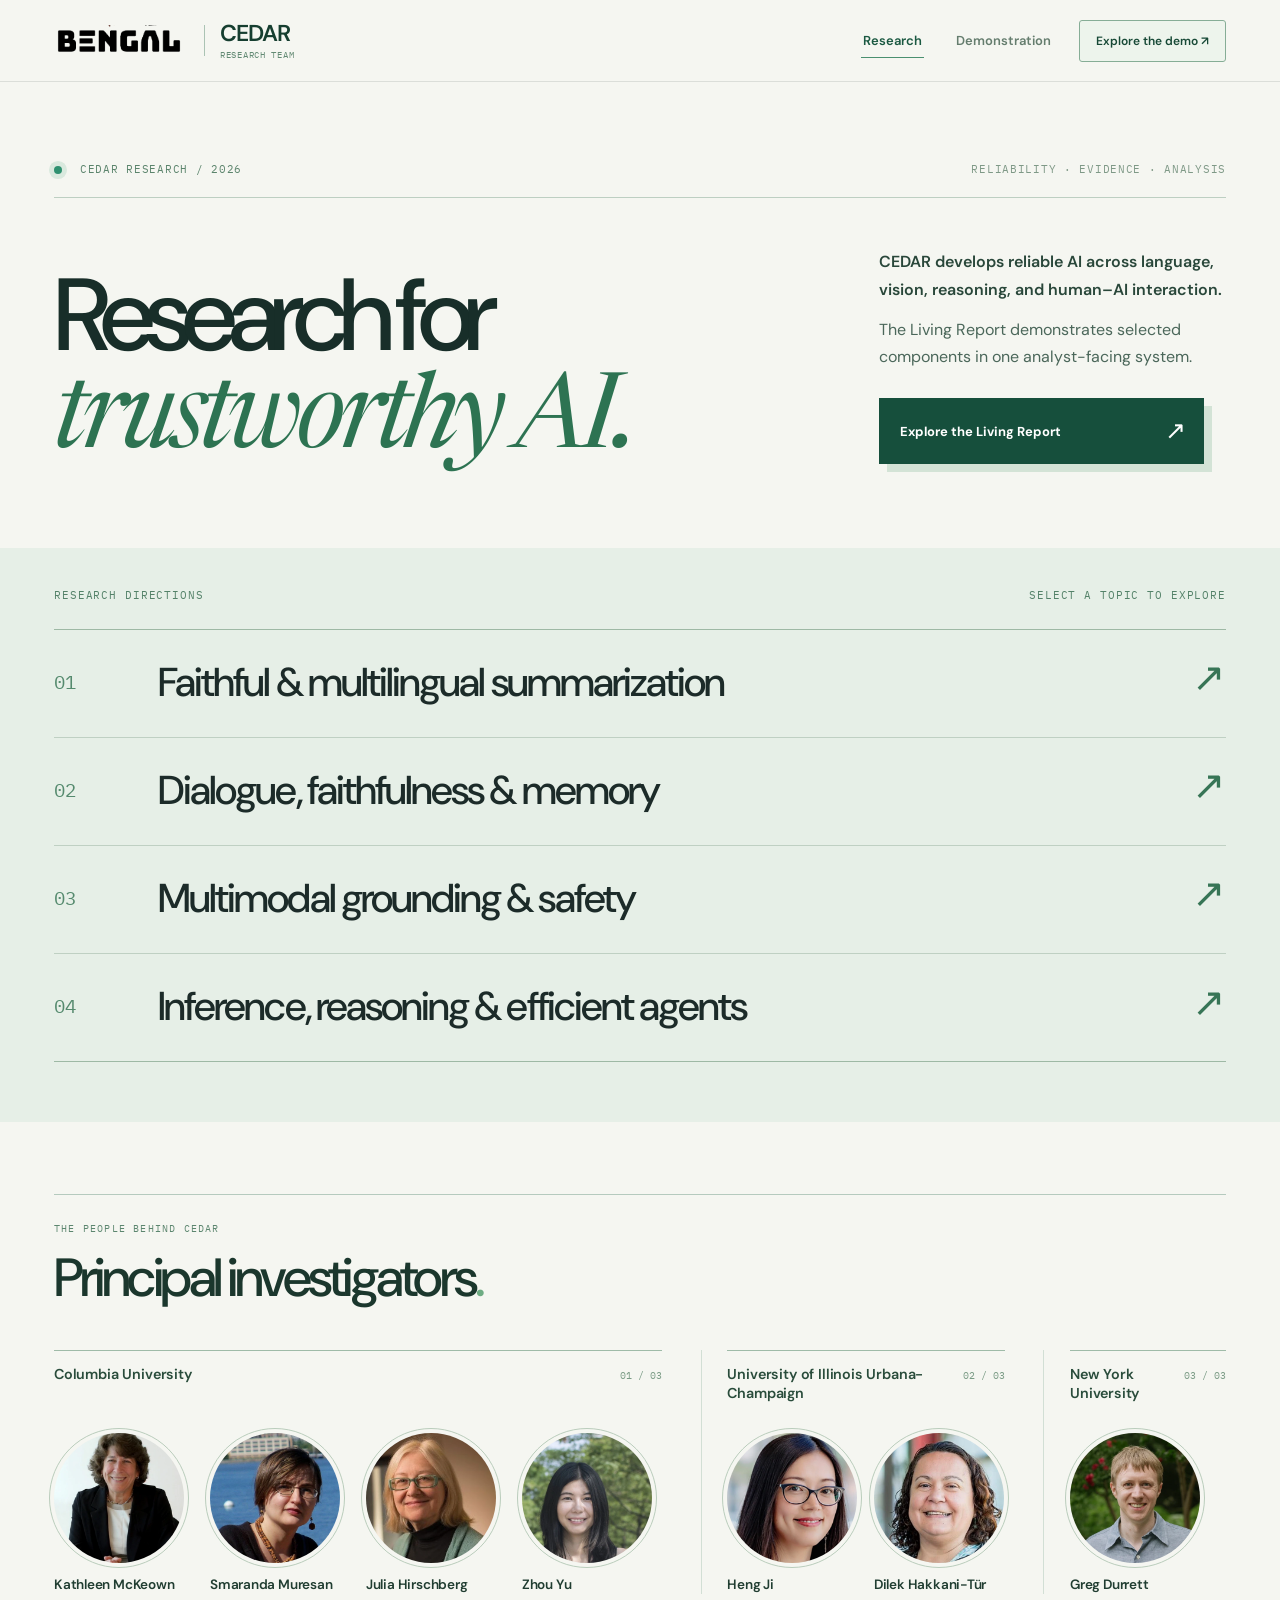
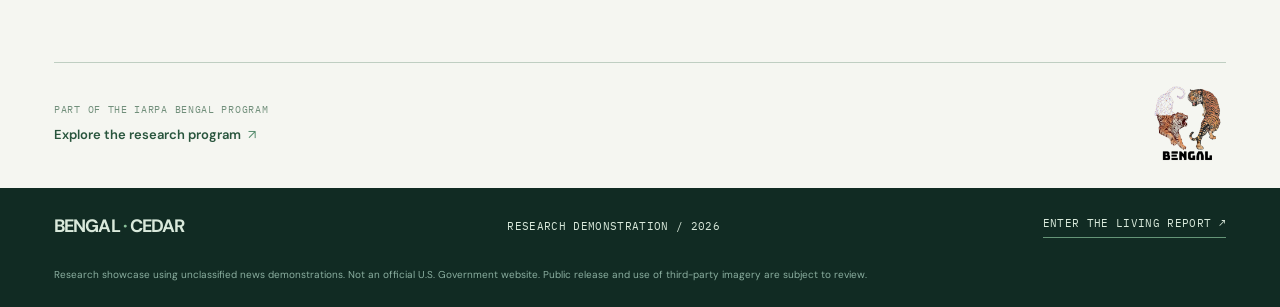
==== index.html @ 6defc37a "Polish CEDAR PI directory with institution clusters" ====
<!doctype html>
<html lang="en"><head><meta charset="utf-8"><meta name="viewport" content="width=device-width,initial-scale=1"><meta name="theme-color" content="#f5f5f0"><meta name="description" content="CEDAR is a Columbia, Illinois and NYU research collaboration investigating trustworthy, evidence-grounded AI. Explore the research and Living Report demonstration."><title>BENGAL · CEDAR — Research & Publications</title><link rel="icon" href="./assets/identity/favicon.png"><link rel="preconnect" href="https://fonts.googleapis.com"><link rel="preconnect" href="https://fonts.gstatic.com" crossorigin><link href="https://fonts.googleapis.com/css2?family=DM+Sans:wght@400;500;600;700&family=IBM+Plex+Mono:wght@400;500;600&family=Newsreader:opsz,wght@6..72,400;6..72,500;6..72,600&display=swap" rel="stylesheet"><link rel="stylesheet" href="./styles.css"><link rel="stylesheet" href="./v2.css"><script defer src="./home.js"></script></head>
<body class="home-page"><a class="skip-link" href="#main">Skip to research</a><header class="site-header cedar-header" id="top"><div class="page-width nav-inner"><a class="cedar-brand" href="./index.html" aria-label="CEDAR research home"><img src="./assets/identity/bengal-wordmark.png" width="379" height="86" alt="BENGAL"><span class="brand-divider" aria-hidden="true"></span><span class="brand-cedar">CEDAR<span class="brand-tiny">RESEARCH TEAM</span></span></a><nav class="cedar-main-nav" aria-label="Main navigation"><a class="active" href="./index.html" aria-current="page">Research</a><a href="./demo.html">Demonstration</a></nav><a class="nav-cta cedar-nav-cta" href="./demo.html">Explore the demo ↗</a></div></header>
<main id="main" class="home-content">
 <section class="home-opening page-width" aria-labelledby="home-title"><div class="home-eyebrow"><span class="signal-dot"></span> CEDAR RESEARCH / 2026 <span>RELIABILITY · EVIDENCE · ANALYSIS</span></div>
 <div class="home-open-grid"><div><h1 id="home-title">Research for<br><em>trustworthy AI.</em></h1></div><div class="home-descriptor"><p>CEDAR develops reliable AI across language, vision, reasoning, and human–AI interaction.</p><p>The Living Report demonstrates selected components in one analyst-facing system.</p><a class="home-action" href="./demo.html"><span>Explore the Living Report</span><b aria-hidden="true">↗</b></a></div></div>
 </section>
 <section class="home-research" id="research" aria-labelledby="research-title"><div class="page-width"><div class="home-register-kicker"><span>RESEARCH DIRECTIONS</span><span>SELECT A TOPIC TO EXPLORE</span></div><h2 id="research-title" class="sr-only">CEDAR research directions</h2>
 <div class="research-accordion">
  <article class="research-entry" id="research-summarization"><h3><button type="button" class="research-toggle" aria-expanded="false" aria-controls="research-panel-1"><span class="entry-num">01</span><span class="entry-title">Faithful &amp; multilingual summarization</span><span class="entry-icon" aria-hidden="true">↗</span></button></h3><div class="research-panel" id="research-panel-1" hidden><div class="entry-content"><p>Preserve supported facts while updating evolving reports across languages.</p><div class="research-details"><div class="paper-item"><span class="paper-venue">EMNLP 2026</span><a href="https://aclanthology.org/2026.emnlp-main.1876/" target="_blank" rel="noopener noreferrer">Detect, Remask, Repair: Diffusion Editing for Faithful Summarization of Evolving Contexts <span aria-hidden="true">↗</span></a></div><p class="research-in-progress"><span>ONGOING RESEARCH</span> Low-resource language summarization and framing.</p><a class="research-demo-link" href="./demo.html#report">See it in the demo ↗</a></div></div></div></article>
  <article class="research-entry" id="research-dialogue"><h3><button type="button" class="research-toggle" aria-expanded="false" aria-controls="research-panel-2"><span class="entry-num">02</span><span class="entry-title">Dialogue, faithfulness &amp; memory</span><span class="entry-icon" aria-hidden="true">↗</span></button></h3><div class="research-panel" id="research-panel-2" hidden><div class="entry-content"><p>Detect unsupported answers, examine uncertainty, and protect conversational memory.</p><div class="research-details"><div class="paper-item"><span class="paper-venue">EMNLP Findings 2026</span><a href="https://aclanthology.org/2026.findings-emnlp.571/" target="_blank" rel="noopener noreferrer">MemGuard: Preventing Memory Contamination in Long-Term Memory-Augmented Large Language Models <span aria-hidden="true">↗</span></a></div><div class="paper-item"><span class="paper-venue">COLM 2026</span><a href="https://arxiv.org/abs/2610.00568" target="_blank" rel="noopener noreferrer">Emergent Unfaithfulness: How Alignment Training Causes Language Models to Silently Override Task Faithfulness <span aria-hidden="true">↗</span></a></div><div class="paper-item"><span class="paper-venue">EMNLP 2026</span><a href="https://arxiv.org/abs/2605.27721" target="_blank" rel="noopener noreferrer">UserHarness: Harnessing User Minds for Stronger Agent Theory-of-Mind <span aria-hidden="true">↗</span></a></div><p class="research-in-progress"><span>ONGOING RESEARCH</span> Dialogue auditing, confidence estimation, and multilingual memory.</p><a class="research-demo-link" href="./demo.html#dialogue">See it in the demo ↗</a></div></div></div></article>
  <article class="research-entry" id="research-evidence"><h3><button type="button" class="research-toggle" aria-expanded="false" aria-controls="research-panel-3"><span class="entry-num">03</span><span class="entry-title">Multimodal grounding &amp; safety</span><span class="entry-icon" aria-hidden="true">↗</span></button></h3><div class="research-panel" id="research-panel-3" hidden><div class="entry-content"><p>Connect visual information to evidence, study perception, and detect cross-modal risks.</p><div class="research-details"><div class="paper-item"><span class="paper-venue">ICML 2026 · Spotlight</span><a href="https://arxiv.org/abs/2607.21600" target="_blank" rel="noopener noreferrer">Securing Multimodal AI through Internal Information Decomposition <span aria-hidden="true">↗</span></a></div><p class="research-in-progress"><span>ONGOING RESEARCH</span> Visual reasoning, robust perception, and multimodal memory. Further publications forthcoming.</p><a class="research-demo-link" href="./demo.html#visuals">See it in the demo ↗</a></div></div></div></article>
  <article class="research-entry" id="research-inference"><h3><button type="button" class="research-toggle" aria-expanded="false" aria-controls="research-panel-4"><span class="entry-num">04</span><span class="entry-title">Inference, reasoning &amp; efficient agents</span><span class="entry-icon" aria-hidden="true">↗</span></button></h3><div class="research-panel" id="research-panel-4" hidden><div class="entry-content"><p>Evaluate evidence-backed conclusions and plan when agents should seek more information.</p><div class="research-details"><div class="paper-item"><span class="paper-venue">COLM 2026</span><a href="https://proceedings.colm.cc/paper_files/paper/2026/file/ca0f5358dbadda74b3049711887e9ead-Paper-Conference.pdf" target="_blank" rel="noopener noreferrer">Sememe: Causal Modeling for Task-Aware Depth Pruning of Large Language Models <span aria-hidden="true">↗</span></a></div><div class="paper-item"><span class="paper-venue">COLM 2026</span><a href="https://arxiv.org/abs/2605.02910" target="_blank" rel="noopener noreferrer">CreativityBench: Evaluating Agent Creative Reasoning via Affordance-Based Tool Repurposing <span aria-hidden="true">↗</span></a></div><div class="paper-item"><span class="paper-venue">COLM 2026</span><a href="https://arxiv.org/abs/2607.21971" target="_blank" rel="noopener noreferrer">Teaching LLMs to Self-Evolve: Cultivating Core Meta-Skills with Reinforcement Learning <span aria-hidden="true">↗</span></a></div><p class="research-in-progress"><span>ONGOING RESEARCH</span> Evidence assessment, inference smoothing, agent calibration, and cost-aware information gathering. Publications forthcoming.</p></div></div></div></article>
 </div>
 </div></section>

 <section class="pi-section page-width" id="team" aria-labelledby="pi-title">
  <div class="pi-section-heading"><span class="pi-label">THE PEOPLE BEHIND CEDAR</span><h2 id="pi-title">Principal investigators<span class="pi-title-dot">.</span></h2></div>
  <div class="pi-institutions">
   <section class="pi-university pi-university-columbia" aria-labelledby="pi-columbia">
    <div class="pi-university-heading"><h3 id="pi-columbia">Columbia University</h3><span>01 / 03</span></div>
    <div class="pi-people">
     <article class="pi-profile"><a class="pi-photo-link" href="https://www.cs.columbia.edu/~kathy/" target="_blank" rel="noopener noreferrer" aria-label="Kathleen McKeown — personal homepage"><img src="./assets/people/mckeown.webp" width="440" height="440" alt="Kathleen McKeown" loading="lazy"></a><a class="pi-name" href="https://www.cs.columbia.edu/~kathy/" target="_blank" rel="noopener noreferrer">Kathleen McKeown<span aria-hidden="true">↗</span></a></article>
     <article class="pi-profile"><a class="pi-photo-link" href="https://www.cs.columbia.edu/~smara/" target="_blank" rel="noopener noreferrer" aria-label="Smaranda Muresan — personal homepage"><img src="./assets/people/muresan.webp" width="440" height="440" alt="Smaranda Muresan" loading="lazy"></a><a class="pi-name" href="https://www.cs.columbia.edu/~smara/" target="_blank" rel="noopener noreferrer">Smaranda Muresan<span aria-hidden="true">↗</span></a></article>
     <article class="pi-profile"><a class="pi-photo-link" href="https://www.cs.columbia.edu/~julia/" target="_blank" rel="noopener noreferrer" aria-label="Julia Hirschberg — personal homepage"><img src="./assets/people/hirschberg.webp" width="440" height="440" alt="Julia Hirschberg" loading="lazy"></a><a class="pi-name" href="https://www.cs.columbia.edu/~julia/" target="_blank" rel="noopener noreferrer">Julia Hirschberg<span aria-hidden="true">↗</span></a></article>
     <article class="pi-profile"><a class="pi-photo-link" href="https://www.cs.columbia.edu/~zhouyu/" target="_blank" rel="noopener noreferrer" aria-label="Zhou Yu — personal homepage"><img src="./assets/people/yu.webp" width="440" height="440" alt="Zhou Yu" loading="lazy"></a><a class="pi-name" href="https://www.cs.columbia.edu/~zhouyu/" target="_blank" rel="noopener noreferrer">Zhou Yu<span aria-hidden="true">↗</span></a></article>
    </div>
   </section>
   <section class="pi-university pi-university-illinois" aria-labelledby="pi-illinois">
    <div class="pi-university-heading"><h3 id="pi-illinois">University of Illinois Urbana-Champaign</h3><span>02 / 03</span></div>
    <div class="pi-people">
     <article class="pi-profile"><a class="pi-photo-link" href="https://blender.cs.illinois.edu/hengji.html" target="_blank" rel="noopener noreferrer" aria-label="Heng Ji — personal homepage"><img src="./assets/people/ji.webp" width="440" height="440" alt="Heng Ji" loading="lazy"></a><a class="pi-name" href="https://blender.cs.illinois.edu/hengji.html" target="_blank" rel="noopener noreferrer">Heng Ji<span aria-hidden="true">↗</span></a></article>
     <article class="pi-profile"><a class="pi-photo-link" href="https://siebelschool.illinois.edu/about/people/all-faculty/dilek" target="_blank" rel="noopener noreferrer" aria-label="Dilek Hakkani-Tür — personal homepage"><img src="./assets/people/hakkani-tur.webp" width="440" height="440" alt="Dilek Hakkani-Tür" loading="lazy"></a><a class="pi-name" href="https://siebelschool.illinois.edu/about/people/all-faculty/dilek" target="_blank" rel="noopener noreferrer">Dilek Hakkani-Tür<span aria-hidden="true">↗</span></a></article>
    </div>
   </section>
   <section class="pi-university pi-university-nyu" aria-labelledby="pi-nyu">
    <div class="pi-university-heading"><h3 id="pi-nyu">New York University</h3><span>03 / 03</span></div>
    <div class="pi-people">
     <article class="pi-profile"><a class="pi-photo-link" href="https://gregdurrett.github.io/" target="_blank" rel="noopener noreferrer" aria-label="Greg Durrett — personal homepage"><img src="./assets/people/durrett.webp" width="440" height="440" alt="Greg Durrett" loading="lazy"></a><a class="pi-name" href="https://gregdurrett.github.io/" target="_blank" rel="noopener noreferrer">Greg Durrett<span aria-hidden="true">↗</span></a></article>
    </div>
   </section>
  </div>
 </section>
 <section class="cedar-program-mark page-width" aria-label="BENGAL program context">
  <div class="cedar-program-copy"><span>PART OF THE IARPA BENGAL PROGRAM</span><a href="https://www.iarpa.gov/research-programs/bengal" target="_blank" rel="noopener noreferrer">Explore the research program <b aria-hidden="true">↗</b></a></div>
  <img src="./assets/identity/bengal-tigers.png" alt="BENGAL program tiger illustration" loading="lazy">
 </section>
</main><footer class="home-footer"><div class="page-width home-footer-grid"><span>BENGAL <b>·</b> CEDAR</span><span>RESEARCH DEMONSTRATION / 2026</span><a href="./demo.html">ENTER THE LIVING REPORT ↗</a></div><div class="page-width home-disclaimer">Research showcase using unclassified news demonstrations. Not an official U.S. Government website. Public release and use of third-party imagery are subject to review.</div></footer></body></html>
---- styles.css ----
:root{
  --paper:#f5f5f0;--white:#fffefa;--ink:#1c2b29;--muted:#6b7873;--line:#d8dfd8;--forest:#164c3f;--forest-light:#255f51;--soft:#e8efeb;--dark:#152c28;--mono:'IBM Plex Mono',ui-monospace,monospace;--sans:'DM Sans',Arial,sans-serif;--serif:'Newsreader',Georgia,serif;
}
*{box-sizing:border-box}
html{scroll-behavior:smooth;scroll-padding-top:84px}
body{margin:0;background:var(--paper);color:var(--ink);font-family:var(--sans);-webkit-font-smoothing:antialiased;overflow-x:hidden}
button,a{ -webkit-tap-highlight-color:transparent}
a{color:inherit;text-decoration:none} button{font:inherit}
button:focus-visible,a:focus-visible{outline:3px solid #5aab94;outline-offset:4px}
::selection{background:#bddbd0;color:#172c27}
.page-width{width:min(100% - 108px,1330px);margin-inline:auto}
.scroll-progress{position:fixed;height:3px;left:0;top:0;width:100%;transform:scaleX(0);transform-origin:left center;background:#609d89;z-index:50;pointer-events:none}
.skip-link{position:fixed;top:-80px;left:15px;padding:12px 20px;background:#fff;z-index:120}.skip-link:focus{top:15px}
.site-header{height:80px;position:sticky;top:0;z-index:40;background:rgba(245,245,240,.96);border-bottom:1px solid rgba(26,49,43,.12);backdrop-filter:blur(16px)}
.nav-inner{height:100%;display:flex;align-items:center;gap:38px}
.brand{display:inline-flex;align-items:center;gap:11px;white-space:nowrap}
.brand-name{font-weight:700;font-size:26px;letter-spacing:-.095em}.brand-dot{color:#36836b}.brand-emblem{width:25px;height:27px;display:flex;align-items:flex-end;gap:3px;transform:skew(-9deg)}.brand-emblem span{width:6px;background:var(--forest);display:block;border-radius:1px}.brand-emblem span:nth-child(1){height:16px}.brand-emblem span:nth-child(2){height:26px}.brand-emblem span:nth-child(3){height:21px}
.desktop-nav{display:flex;align-items:center;justify-content:center;gap:30px;margin-left:auto}.desktop-nav a{font-size:13px;color:#52635d;font-weight:600;transition:color .2s}.desktop-nav a:hover,.desktop-nav a.is-current{color:var(--forest)}.desktop-nav a.is-current::after{content:'';height:3px;background:var(--forest);display:block;margin-top:5px}
.nav-cta{background:var(--forest);color:#fff;padding:13px 16px;display:inline-flex;align-items:center;gap:24px;border:1px solid var(--forest);font-size:12px;font-weight:600;white-space:nowrap;transition:background .2s,transform .2s}.nav-cta:hover{background:#286f59;transform:translateY(-1px)}.nav-cta span{font-size:17px}
.menu-toggle{display:none;border:0;background:none;width:42px;height:38px;align-items:center;justify-content:center;flex-direction:column;gap:7px;cursor:pointer}.menu-toggle span{width:23px;height:2px;background:var(--ink)}.mobile-nav{display:none}
.opening{position:relative;overflow:hidden;padding:80px 0 27px;background:var(--paper)}.opening-ornament{position:absolute;right:0;top:0;height:240px;width:25%;border-left:1px solid #e3e8e2;pointer-events:none;display:flex;align-items:flex-start;justify-content:space-between;padding:22px 35px 0 25px;font:9px var(--mono);color:#a1aaa2;letter-spacing:.05em;transform:rotate(0deg)}.opening-ornament:before,.opening-ornament:after{content:'';position:absolute;right:20px;top:84px;height:1px;width:260px;transform:rotate(-28deg);background:rgba(25,71,55,.05)}.opening-ornament:after{top:116px}.opening-ornament span:last-child{writing-mode:vertical-rl}
.eyebrow{font-family:var(--mono);font-size:10px;letter-spacing:.095em;color:var(--forest);font-weight:500;display:flex;align-items:center;gap:13px}.eyebrow-rule{height:1px;width:29px;background:#a1b9a9}.live-mark{height:7px;width:7px;background:#48977b;border-radius:50%;box-shadow:0 0 0 4px #dcece3}
.opening-grid{display:grid;grid-template-columns:minmax(0,1.65fr) minmax(300px,.65fr);gap:45px;align-items:end;margin-top:52px;margin-bottom:67px}
.opening h1{margin:0;font-size:clamp(64px,7.05vw,123px);line-height:.94;letter-spacing:-.085em;font-weight:500;max-width:1050px}.opening h1 em{font-family:var(--serif);font-weight:400;letter-spacing:-.065em;color:var(--forest);white-space:nowrap}
.opening-side{padding-left:14px;padding-bottom:7px}.opening-side p{font-size:16px;line-height:1.85;max-width:350px;margin:0 0 36px;color:#566862}.round-link{display:flex;align-items:center;gap:15px;font-size:13px;font-weight:700;color:var(--forest);width:max-content}.round-link .round-arrow{border:1px solid #b8c9bf;border-radius:50%;width:43px;height:43px;display:grid;place-items:center;font-size:22px;transition:background .25s,color .25s,transform .25s}.round-link:hover .round-arrow{background:var(--forest);color:white;transform:rotate(-45deg)}
.opening-visual{border:1px solid #ccd6cd;background:#fff;box-shadow:0 18px 65px rgba(31,54,44,.08);position:relative}.figure-topline,.figure-bottomline{font:10px var(--mono);letter-spacing:.05em;color:#75837b;display:flex;align-items:center;justify-content:space-between;gap:25px}.figure-topline{padding:15px 19px;border-bottom:1px solid #e7ece8;background:#fff}.figure-bottomline{padding:18px 21px;background:#fafbf9;border-top:1px solid #e8ece8}.image-button{display:block;width:100%;padding:0;margin:0;border:0;background:transparent;text-align:left;cursor:zoom-in;overflow:hidden}.image-button img{display:block;width:100%;height:auto;transition:transform .65s cubic-bezier(.2,.8,.2,1),filter .4s}.image-button:hover img{transform:scale(1.018)}.opening .image-button img{aspect-ratio:2048/997;object-fit:cover}
.opening-foot{display:flex;justify-content:space-between;margin-top:22px;font:10px var(--mono);color:#87958b;letter-spacing:.05em}.opening-foot span span{color:var(--forest);font-size:14px}
.section-index{display:flex;gap:18px;align-items:center;font:10px var(--mono);letter-spacing:.09em;font-weight:600;color:var(--forest);white-space:nowrap}.section-index span:first-child{width:35px;color:#87958e}.section-index::after{content:'';height:1px;flex:1;background:var(--line);margin-left:10px}
.thesis{padding-top:138px;padding-bottom:110px}.thesis-grid{display:grid;grid-template-columns:1.28fr .62fr;gap:90px;padding-top:63px}.thesis h2{font-size:clamp(47px,5.1vw,88px);font-weight:500;line-height:1.09;letter-spacing:-.065em;margin:0}.thesis h2 i{font-family:var(--serif);font-weight:400;color:var(--forest)}.thesis-copy{padding-top:15px}.thesis-copy p{font-size:15px;line-height:1.9;color:#5e6d65;margin:0 0 20px}.principle{font:10px var(--mono);letter-spacing:.04em;color:var(--forest);padding-top:25px;margin-top:38px;border-top:1px solid #cdd9d0;line-height:2}.principle span{display:block;font-weight:700;letter-spacing:.05em}.hairline{height:1px;width:100%;background:var(--line);margin-top:95px}
.chapter{padding:112px 0}.chapter-heading{display:flex;justify-content:space-between;align-items:end;gap:65px;margin:55px 0 65px}.chapter-heading h2,.evidence-heading h2{font-size:clamp(53px,6vw,96px);line-height:1.01;letter-spacing:-.07em;font-weight:500;margin:0;max-width:850px}.chapter-heading h2 em,.evidence-heading h2 em{font-family:var(--serif);font-style:italic;font-weight:400;letter-spacing:-.045em;color:var(--forest)}.chapter-heading>p,.evidence-heading>p{width:min(100%,320px);font-size:15px;line-height:1.87;color:var(--muted);margin:0 4px 5px 0}
.report-chapter{background:#e9eeea;padding-top:98px;padding-bottom:120px}.report-chapter .section-index::after{background:#ccd6cd}
.story-workspace{display:grid;grid-template-columns:355px minmax(0,1fr);border:1px solid #cddad1;background:#f6f8f5;min-height:675px;box-shadow:0 22px 70px rgba(27,52,42,.06)}
.story-left{padding:29px 0 25px;border-right:1px solid #d1ddd3;display:flex;flex-direction:column}.story-kicker{font:10px var(--mono);color:#456858;letter-spacing:.08em;margin:0 30px 26px;display:flex;justify-content:space-between}.story-kicker span{font-size:15px}.timeline-list{display:flex;flex-direction:column}.timeline-item{cursor:pointer;background:transparent;border:0;border-top:1px solid #e2e9e2;display:grid;grid-template-columns:12px 72px 1fr 22px;align-items:center;gap:9px;text-align:left;padding:19px 25px;color:#6a7970;transition:background .2s,color .2s}.timeline-item:last-child{border-bottom:1px solid #e2e9e2}.timeline-item:hover{background:#ebf3ed;color:var(--forest)}.timeline-item.active{background:#dce9de;color:#1b5c45}.timeline-dot{width:7px;height:7px;border:1px solid #95a69b;border-radius:50%}.timeline-item.active .timeline-dot{border:0;background:#25765a;box-shadow:0 0 0 4px #c6dacd}.timeline-date,.timeline-id{font:10px var(--mono);white-space:nowrap}.timeline-name{font-size:12px;font-weight:600}.timeline-id{text-align:right;opacity:.65}.story-detail{margin:auto 29px 0;padding-top:40px}.story-detail-label{display:flex;align-items:center;gap:13px;color:#277157;font:10px var(--mono);letter-spacing:.065em}.story-detail-label span:first-child{background:#277157;color:#fff;padding:6px 9px}.story-detail h3{font-size:24px;line-height:1.21;letter-spacing:-.035em;font-weight:600;margin:18px 0 10px}.story-detail p{font-size:13px;color:#65766b;line-height:1.76;margin:0;min-height:90px}
.story-right{display:flex;flex-direction:column;min-width:0;padding:22px 23px 23px}.figure-topline.dark{background:transparent;padding:8px 3px 14px;color:#5d7569;border-bottom:0}.story-image{background:#fff;border:1px solid #ced9d1;box-shadow:0 8px 25px #1b3d300e}.story-image img{aspect-ratio:2048/997;object-fit:cover}.story-note{margin-top:auto;padding:24px 10px 2px;display:flex;gap:20px;align-items:flex-start}.story-note p{color:#576e60;font-size:13px;line-height:1.8;max-width:565px;margin:0}.story-note .removed{color:#a64741}.story-note .added{color:#2b618a}.arrow-sigil{font:36px var(--serif);line-height:1;color:#507a69}
.evidence-chapter{padding-top:132px;padding-bottom:140px}.evidence-heading{display:grid;grid-template-columns:minmax(0,1fr) 320px;gap:70px;align-items:end;margin-top:52px;margin-bottom:62px}.evidence-visual{position:relative;margin-left:110px;background:#e1e7e1;padding:28px 28px 0}.evidence-visual .image-button{background:#fff;border:1px solid #d0d9d0;box-shadow:0 18px 35px #324e4017}.evidence-stamp{position:absolute;left:-110px;top:30px;width:100px;display:flex;flex-direction:column;font:10px var(--mono);color:var(--forest);line-height:1.5;letter-spacing:.04em}.evidence-stamp .stamp-arrow{font:52px var(--serif);line-height:1.5}.under-figure{display:flex;justify-content:space-between;padding:20px 0 24px;font:10px var(--mono);color:#6c8471;letter-spacing:.035em}
.beyond-chapter{background:var(--dark);color:#f2f4ed;padding-bottom:130px}.beyond-chapter .section-index{color:#b6d8c6}.beyond-chapter .section-index span:first-child{color:#799d8b}.beyond-chapter .section-index::after{background:#3c554a}.beyond-chapter .chapter-heading h2 em{color:#b7d9c7}.beyond-chapter .chapter-heading>p{color:#aebfb5}.split-stories{display:grid;grid-template-columns:1fr 1fr;gap:28px}.split-story{background:#1d3831;border:1px solid #35554a;padding:32px 32px 26px;display:flex;flex-direction:column;min-width:0}.split-tag{color:#a4d0b8;font:10px var(--mono);letter-spacing:.08em;margin-bottom:24px}.split-story h3{font-weight:500;letter-spacing:-.05em;line-height:1.1;font-size:clamp(30px,3.4vw,50px);margin:0 0 17px}.split-story p{color:#b7c8bd;line-height:1.85;font-size:14px;max-width:500px;margin:0 0 38px;min-height:76px}.split-image{margin-top:auto;border:1px solid #608074;background:#fff}.split-image img{aspect-ratio:2.05;object-fit:cover}.split-caption{font:10px var(--mono);color:#89af9b;letter-spacing:.065em;padding-top:18px}
.dialogue-chapter{background:var(--paper);padding-top:145px;padding-bottom:138px}.dialogue-module{margin-top:35px;border:1px solid #cbd8cf;background:#fffefa;box-shadow:0 15px 45px #1e4c3810}.dialogue-controls{display:grid;grid-template-columns:repeat(4,1fr);border-bottom:1px solid #d8e2d8}.dialogue-tab{cursor:pointer;background:#f0f2ee;border:0;border-right:1px solid #d8e2d8;padding:23px 23px;display:flex;align-items:center;gap:14px;color:#66766a;font-size:14px;font-weight:600;text-align:left}.dialogue-tab:last-child{border-right:0}.dialogue-tab span{font:10px var(--mono);opacity:.7}.dialogue-tab.active{background:#fffefa;color:var(--forest);box-shadow:inset 0 3px var(--forest)}.dialogue-tab:not(.active):hover{background:#e8eee8;color:#275c4c}
.dialogue-body{padding:48px;display:grid;grid-template-columns:minmax(240px,.7fr) minmax(0,1.3fr);align-items:center;gap:60px;min-height:520px}.dialogue-copy{align-self:stretch;display:flex;flex-direction:column;justify-content:center}.dialogue-label{font:10px var(--mono);letter-spacing:.065em;color:#40846a}.dialogue-copy h3{font-size:clamp(33px,4vw,62px);line-height:1.08;letter-spacing:-.07em;font-weight:500;margin:23px 0 25px;max-width:430px}.dialogue-copy p{color:#687a6f;line-height:1.92;font-size:15px;max-width:430px;margin:0}.dialogue-counter{margin-top:auto;padding-top:42px;display:flex;gap:18px;align-items:center;color:#4c7664;font:10px var(--mono)}.count-line{flex:1;background:#d9e5dc;height:2px;max-width:150px}.count-line span{display:block;background:var(--forest);height:100%;width:25%;transition:width .3s}.dialogue-image{max-height:440px;border:1px solid #dce6df;background:#e7ece7;box-shadow:0 10px 42px #274b3917;display:flex;align-items:center;justify-content:center}.dialogue-image img{height:440px;max-height:100%;width:100%;object-fit:contain;object-position:center;transform:none !important}
.closing-statement{padding:0 0 132px}.closing-line{height:1px;background:#bacac0}.closing-statement .reveal{padding:64px 0 82px;display:grid;grid-template-columns:230px 1fr;gap:40px}.closing-kicker{font:11px var(--mono);color:var(--forest);padding-top:11px}.closing-statement p{font-size:clamp(49px,5.2vw,85px);line-height:1.14;letter-spacing:-.072em;font-weight:500;margin:0}.closing-statement p em{color:var(--forest);font-family:var(--serif);font-weight:400}
.research-chapter{background:#e1eae2;padding:100px 0 115px}.research-grid{display:grid;grid-template-columns:1fr 1fr;gap:110px}.research-chapter .section-index::after{display:none}.research-left h2{font-size:clamp(75px,8vw,130px);font-weight:500;letter-spacing:-.09em;line-height:.93;margin:60px 0 0}.research-left h2 em{font-family:var(--serif);font-weight:400;color:var(--forest)}.research-right{padding-top:59px}.research-right p{color:#51685b;font-size:17px;line-height:1.86;margin:0 0 26px;max-width:535px}.research-meta{border-top:1px solid #b6cab9;padding-top:24px;margin-top:43px;display:flex;flex-direction:column;gap:12px;color:#486956;font:10px var(--mono);letter-spacing:.045em}
.footer{background:#10241f;color:#e6eee6;padding:68px 0 40px}.footer-upper{display:flex;align-items:center;justify-content:space-between;padding-bottom:65px}.footer-brand{font-size:78px;font-weight:700;letter-spacing:-.11em;line-height:1}.footer-brand span{color:#91d0b4}.back-to-top{font:12px var(--mono);color:#a7cfb8}.footer-lower{display:flex;justify-content:space-between;gap:35px;border-top:1px solid #3a5147;padding-top:25px;color:#9bb3a5;font:10px var(--mono);letter-spacing:.05em}.footer-disclaimer{font-size:11px;line-height:1.7;color:#7f9c8c;margin-top:50px;max-width:700px}
.image-dialog{position:fixed;max-width:min(96vw,1600px);max-height:94vh;width:min(96vw,1600px);padding:0;border:1px solid #c9d9ca;background:#f6f7f3;color:var(--ink);box-shadow:0 25px 100px #091e1999}.image-dialog::backdrop{background:rgba(10,26,21,.83);backdrop-filter:blur(4px)}.dialog-top{display:flex;justify-content:space-between;align-items:center;gap:10px;padding:16px 20px;font:10px var(--mono);color:#597468;letter-spacing:.06em;border-bottom:1px solid #d8e3d8}.dialog-top button{background:none;border:0;font:12px var(--mono);cursor:pointer;color:var(--forest);font-weight:600}.dialog-image-wrap{overflow:auto;max-height:75vh;display:flex;justify-content:center;align-items:center;padding:18px}.dialog-image-wrap img{display:block;max-width:100%;max-height:72vh;width:auto;height:auto;object-fit:contain}.image-dialog p{font-size:12px;line-height:1.5;color:#617568;margin:0;padding:0 20px 18px}
.reveal{opacity:0;transform:translateY(20px);transition:opacity .8s ease,transform .8s cubic-bezier(.2,.78,.2,1)}.reveal.visible{opacity:1;transform:translateY(0)}
@media (max-width:1200px){.page-width{width:min(100% - 64px,1170px)}.desktop-nav{gap:17px}.desktop-nav a{font-size:12px}.nav-inner{gap:18px}.nav-cta{gap:10px}.opening-grid{grid-template-columns:1.45fr .75fr}.opening h1{font-size:clamp(58px,6.6vw,103px)}.thesis-grid{gap:35px}.story-workspace{grid-template-columns:300px 1fr}.timeline-item{padding-left:14px;padding-right:14px;grid-template-columns:10px 62px 1fr 20px;gap:5px}}
@media (max-width:900px){.desktop-nav,.nav-cta{display:none}.nav-inner{justify-content:space-between}.menu-toggle{display:flex}.mobile-nav:not([hidden]){display:flex;position:absolute;top:80px;left:0;right:0;flex-direction:column;gap:0;background:#f5f5f0;box-shadow:0 14px 25px #213e301c;border-bottom:1px solid var(--line);padding:14px 32px 25px}.mobile-nav a{font-weight:600;font-size:15px;padding:13px 0;border-bottom:1px solid #e0e6e0}.opening-grid{grid-template-columns:1fr;gap:25px}.opening h1{font-size:clamp(55px,9vw,96px)}.opening-side{padding:0;display:flex;justify-content:space-between;align-items:center;gap:40px}.opening-side p{margin:0;max-width:570px}.thesis-grid{grid-template-columns:1fr;gap:25px}.thesis h2{max-width:700px}.thesis-copy{max-width:670px}.chapter-heading,.evidence-heading{display:block}.chapter-heading>p,.evidence-heading>p{margin-top:30px;width:100%;max-width:600px}.story-workspace{grid-template-columns:1fr}.story-left{border-right:0;border-bottom:1px solid #d1ddd3}.timeline-list{display:grid;grid-template-columns:repeat(5,minmax(0,1fr));padding:0 15px}.timeline-item{display:flex;flex-direction:column;gap:8px;text-align:center;padding:12px 6px;min-height:96px;border-bottom:1px solid #e2e9e2}.timeline-id{display:none}.timeline-date{font-size:9px}.timeline-name{font-size:11px}.story-detail{margin:30px 25px 0;padding:0}.story-detail p{min-height:0}.evidence-visual{margin-left:0}.evidence-stamp{display:none}.dialogue-body{gap:28px;padding:28px}.dialogue-copy h3{font-size:42px}.research-grid{gap:40px}}
@media (max-width:640px){html{scroll-padding-top:69px}.page-width{width:calc(100% - 38px)}.site-header{height:68px}.mobile-nav:not([hidden]){top:68px}.brand-name{font-size:23px}.brand-emblem{transform:scale(.85) skew(-9deg)}.opening{padding:59px 0 20px}.opening-ornament{display:none}.eyebrow{font-size:8px;gap:7px;flex-wrap:wrap}.opening-grid{margin-top:35px;margin-bottom:44px}.opening h1{font-size:clamp(47px,12.3vw,75px);letter-spacing:-.077em;line-height:1.02}.opening h1 em{white-space:normal}.opening-side{display:block}.opening-side p{font-size:14px;line-height:1.8;margin-bottom:20px}.round-link .round-arrow{width:36px;height:36px}.figure-topline,.figure-bottomline{font-size:8px;gap:12px;padding:10px 9px}.figure-topline span:last-child{display:none}.figure-bottomline span{flex:1;text-align:center}.opening-foot{font-size:8px}.section-index{font-size:9px}.thesis{padding-top:85px;padding-bottom:50px}.thesis-grid{padding-top:35px}.thesis h2{font-size:clamp(41px,11vw,66px)}.thesis-copy p{font-size:14px}.hairline{margin-top:60px}.chapter{padding:78px 0}.chapter-heading{margin:40px 0}.chapter-heading h2,.evidence-heading h2{font-size:clamp(46px,12.2vw,68px)}.chapter-heading>p,.evidence-heading>p{font-size:14px;line-height:1.8}.report-chapter{padding-bottom:80px}.story-left{padding:21px 0}.story-kicker{margin:0 20px 18px}.timeline-list{gap:0;padding:0 7px}.timeline-item{min-height:89px;padding:10px 2px}.timeline-name{font-size:9px;line-height:1.25;max-width:62px}.timeline-date{font-size:8px}.story-detail{margin:27px 20px 0}.story-detail h3{font-size:23px}.story-detail p{font-size:12px}.story-right{padding:12px}.figure-topline.dark{font-size:8px}.story-note{padding:20px 0 7px;gap:9px}.story-note p{font-size:12px}.arrow-sigil{font-size:30px}.evidence-chapter{padding:95px 0}.evidence-heading{margin-top:37px;margin-bottom:43px}.evidence-visual{padding:9px 9px 0}.under-figure{font-size:8px;gap:8px}.under-figure span:last-child{display:none}.beyond-chapter{padding-bottom:90px}.split-stories{grid-template-columns:1fr}.split-story{padding:22px}.split-story p{min-height:0;margin-bottom:24px}.split-story h3{font-size:38px}.dialogue-controls{grid-template-columns:repeat(4,minmax(0,1fr))}.dialogue-tab{font-size:11px;padding:16px 5px;justify-content:center;gap:6px;flex-direction:column}.dialogue-tab span{font-size:9px}.dialogue-body{grid-template-columns:1fr;padding:22px;min-height:0;gap:23px}.dialogue-copy h3{font-size:40px;margin:15px 0}.dialogue-copy p{font-size:13px}.dialogue-counter{margin-top:0;padding-top:22px}.dialogue-image{height:390px}.dialogue-image img{height:390px}.closing-statement{padding-bottom:85px}.closing-statement .reveal{display:block;padding:40px 0 55px}.closing-kicker{display:block;margin-bottom:30px}.closing-statement p{font-size:clamp(44px,10vw,64px)}.research-chapter{padding:75px 0 90px}.research-grid{grid-template-columns:1fr;gap:30px}.research-left h2{font-size:83px;margin-top:35px}.research-right{padding-top:0}.research-right p{font-size:14px}.footer{padding:52px 0 33px}.footer-upper{padding-bottom:50px}.footer-brand{font-size:63px}.footer-lower{flex-direction:column;font-size:9px;gap:13px}.footer-disclaimer{margin-top:32px}.dialog-top span{display:none}.image-dialog{width:97vw;max-width:97vw;max-height:93vh}.dialog-image-wrap{padding:8px}}
@media (prefers-reduced-motion:reduce){html{scroll-behavior:auto}*,*:before,*:after{transition-duration:.01ms !important;animation-duration:.01ms !important}.reveal{opacity:1;transform:none}}

/* ═══ BENGAL WEBSITE V1.1 — INSTITUTIONAL EDITION ═══ */
.brand-official{gap:15px;min-width:0}.brand-official img{width:138px;height:auto;display:block;object-fit:contain}.brand-subtitle{border-left:1px solid #c5d4ca;padding-left:14px;display:block;font:600 9px/1.5 var(--mono);letter-spacing:.04em;color:#315f4f}.brand-subtitle small{font:400 8px/1.5 var(--mono);letter-spacing:0;color:#849188}.nav-inner{gap:26px}.desktop-nav{gap:22px}.desktop-nav a{font-size:12px}.nav-cta{font-size:11px;padding:11px 13px;gap:9px}
.collaboration-strip{margin-top:40px;border-top:1px solid #d4ded5;border-bottom:1px solid #d4ded5;padding:27px 0;display:grid;grid-template-columns:.8fr 1.7fr;gap:40px;align-items:center}.collaboration-copy{display:grid;gap:8px}.collaboration-kicker{font:10px var(--mono);color:#2d6855;letter-spacing:.06em}.collaboration-title{font:18px/1.3 var(--serif);font-weight:500;color:#2a3b33}.collaboration-logos{display:grid;grid-template-columns:1fr 1.4fr .7fr;gap:34px;align-items:center;justify-items:center}.institution{min-height:68px;display:flex;align-items:center;justify-content:center;width:100%;filter:saturate(.87);transition:filter .25s,transform .25s}.institution:hover{filter:saturate(1.05);transform:translateY(-3px)}.institution img{display:block;max-width:100%;height:auto;object-fit:contain}.institution-columbia img{width:148px;max-height:83px}.institution-illinois img{width:205px;max-height:53px}.institution-nyu img{width:84px;max-height:67px}.opening-foot{margin-top:20px}
.beyond-chapter{background:#f7f7f2}.language-feature{display:grid;grid-template-columns:.46fr 1fr;background:#fffefa;border:1px solid #d7dfd8;box-shadow:0 20px 58px #233b2a12;min-height:410px}.language-caption{padding:47px 39px;display:flex;flex-direction:column;align-items:flex-start;justify-content:center}.language-number{font:10px var(--mono);letter-spacing:.06em;color:#2a7559}.language-caption h3{font:500 clamp(35px,3.5vw,55px)/1.08 var(--serif);letter-spacing:-.038em;margin:24px 0}.language-caption p{font:14px/1.9 var(--sans);color:#66776b;max-width:345px}.language-meta{display:flex;flex-wrap:wrap;gap:12px;justify-content:space-between;padding-top:26px;margin-top:24px;border-top:1px solid #dce3db;width:100%;font:10px var(--mono);color:#39735d}.language-visual{min-width:0;display:flex;flex-direction:column;background:#eff4ef;justify-content:center;padding:22px}.language-visual .figure-topline{background:transparent;border-color:#dce3dd;padding:12px 8px}.language-visual .image-button{border:1px solid #d2dfd5;background:white;box-shadow:0 15px 35px #17392813}
.visual-chapter{background:#0e2520;color:#f0f6ee;position:relative;overflow:hidden;padding:116px 0 105px}.visual-chapter:before{position:absolute;content:'';top:-200px;right:-70px;width:850px;height:850px;border:1px solid #6ab39420;border-radius:50%;box-shadow:0 0 0 90px #70aa8c07,0 0 0 190px #70aa8c07;pointer-events:none}.section-index-light{color:#a2cfb7}.section-index-light span:first-child{color:#7caa92}.section-index-light:after{background:#34584a}.visual-opening{display:grid;grid-template-columns:1.45fr .55fr;gap:55px;align-items:end;margin:48px 0 63px}.visual-opening h2{font-size:clamp(62px,6.5vw,102px);line-height:.99;letter-spacing:-.073em;font-weight:500;margin:15px 0 0}.visual-opening h2 em{font:italic 400 1em var(--serif);letter-spacing:-.045em;color:#a6dfbd}.visual-opening>p{font-size:15px;line-height:1.95;color:#adc4b8;margin:0 0 7px}.visual-kicker{font:10px var(--mono);letter-spacing:.12em;color:#b0d4ba;display:flex;align-items:center;gap:12px}.visual-spark{width:25px;height:2px;background:#b2dec2}.visual-showcase{display:grid;grid-template-columns:1.5fr .9fr;gap:18px;align-items:stretch}.visual-panel-main,.visual-panel-secondary{min-width:0;padding:16px;background:#d9e7dc;border:1px solid #5b7d67;display:flex;flex-direction:column}.visual-panel-main{transform:translateY(-4px)}.visual-panel-secondary{background:#cfdcd3}.visual-panel-meta{font:10px var(--mono);color:#2c6650;display:flex;justify-content:space-between;padding:5px 3px 15px;gap:10px;letter-spacing:.04em}.visual-showcase .image-button{height:100%;display:flex;align-items:center;background:#fff}.visual-showcase .image-button img{width:100%;height:100%;min-height:270px;object-fit:cover;object-position:center}.visual-panel-secondary .image-button img{object-position:center;filter:saturate(.92)}.visual-bottomline{border-top:1px solid #3e604f;margin-top:45px;padding:22px 0 0;display:flex;justify-content:space-between;gap:30px}.visual-bottomline>div{display:grid;grid-template-columns:210px 1fr;align-items:baseline;gap:22px}.visual-bottomline span:first-child{font:10px var(--mono);color:#b6d6bb;letter-spacing:.075em}.visual-bottomline p{font-size:13px;line-height:1.75;color:#b0c5b8;max-width:660px;margin:0}.visual-corner-mark{font:40px var(--serif);color:#97cfac}
.research-chapter{background:#e6eee7;padding:112px 0 100px}.research-intro{display:grid;grid-template-columns:1.1fr .8fr;gap:140px;align-items:end;padding:63px 0 63px}.research-overline{font:10px var(--mono);letter-spacing:.09em;color:#39775e;margin-bottom:28px}.research-title-wrap h2{font-size:clamp(70px,7.8vw,123px);line-height:.95;letter-spacing:-.084em;margin:0;font-weight:500}.research-title-wrap h2 em{font:italic 400 1em var(--serif);color:#27654b;letter-spacing:-.047em}.research-intro-copy p{font-size:16px;line-height:1.87;color:#4c675a;margin:0 0 19px}.research-register{border-top:1px solid #8aab94;border-bottom:1px solid #8aab94}.research-register-title{display:flex;justify-content:space-between;padding:16px 0 18px;gap:15px;color:#47745e;font:10px var(--mono);letter-spacing:.075em}.register-row{display:grid;grid-template-columns:70px 1fr 150px 30px;gap:22px;align-items:center;border-top:1px solid #c3d4c6;padding:27px 0;transition:background .25s,padding .25s}.register-row:hover{background:#d9e9da;padding-inline:12px}.register-id{font:11px var(--mono);color:#58836c}.register-row h3{font-size:25px;line-height:1.22;letter-spacing:-.035em;font-weight:500;margin:0 0 8px}.register-row p{font-size:13px;line-height:1.68;color:#628070;margin:0;max-width:690px}.register-tag{font:10px var(--mono);color:#42755d;justify-self:end;text-align:right}.register-arrow{font:25px var(--serif);color:#437961;justify-self:end}.research-bottom{display:grid;grid-template-columns:1fr 1fr;gap:0;margin-top:50px;border:1px solid #b9cebf}.program-box,.research-boundary{padding:39px 43px}.program-box{background:#fbfcf7}.program-label{font:10px var(--mono);letter-spacing:.08em;color:#42765a}.program-box h3{font-size:31px;letter-spacing:-.04em;font-weight:500;margin:21px 0 14px}.program-box p,.research-boundary p{font-size:14px;line-height:1.85;color:#54705f;margin:0 0 19px}.program-link{font-size:12px;font-weight:700;color:#266e4c;border-bottom:1px solid #8ba998;padding-bottom:4px;display:inline-flex;gap:10px;margin-top:4px}.program-link:hover{color:#0d4732}.research-boundary{border-left:1px solid #b9cebf;background:#d8e6db;display:flex;flex-direction:column}.research-boundary p{margin:29px 0 30px}.research-boundary-foot{margin-top:auto;font:10px var(--mono);color:#5b816c}
.footer{background:#0a211b;color:#eff5ef;padding:0 0 38px;position:relative;overflow:hidden}.footer:before{content:'';position:absolute;right:-200px;bottom:-400px;width:840px;height:840px;border:1px solid #74a88a24;border-radius:50%;pointer-events:none}.footer-prelude{padding:29px 0;border-bottom:1px solid #3b5949;display:flex;justify-content:space-between;gap:15px;font:10px var(--mono);letter-spacing:.08em;color:#a0c5ab}.footer-main{display:grid;grid-template-columns:420px minmax(0,1fr);gap:100px;padding:80px 0 92px;align-items:center}.footer-art{position:relative}.footer-art-frame{background:#f8f8f5;padding:18px 23px 10px;max-width:400px;border:1px solid #8db09a;box-shadow:26px 24px 0 #1c4939,27px 25px 0 #4d7960;transform:rotate(-2deg);transition:transform .6s}.footer-art:hover .footer-art-frame{transform:rotate(0deg) translateY(-5px)}.footer-art-frame img{display:block;max-width:100%;height:auto;mix-blend-mode:multiply}.footer-art-note{display:block;margin-top:39px;font:10px var(--mono);color:#83b49a;letter-spacing:.08em}.footer-manifesto{padding:0 0 0 10px}.footer-kicker{font:10px var(--mono);letter-spacing:.14em;color:#91c9a9}.footer-manifesto h2{font-size:clamp(56px,5.7vw,94px);line-height:1.05;letter-spacing:-.072em;font-weight:500;margin:30px 0}.footer-manifesto h2 em{font:italic 400 1em var(--serif);letter-spacing:-.044em;color:#a6dab6}.footer-manifesto p{max-width:540px;font:15px/1.9 var(--sans);color:#acbdb0}.footer-return{display:inline-flex;gap:45px;margin-top:50px;padding:17px 0;border-top:1px solid #567966;border-bottom:1px solid #567966;font:11px var(--mono);color:#bbdfc4;letter-spacing:.05em;transition:gap .2s}.footer-return:hover{gap:66px}.footer-institutions{border-top:1px solid #3b5949;padding:28px 0 35px;display:grid;grid-template-columns:240px 1fr;gap:30px;align-items:baseline}.footer-institutions>span{font:10px var(--mono);color:#83ae93;letter-spacing:.06em}.footer-institutions>div{font:19px/1.6 var(--serif);letter-spacing:-.015em;color:#edf2e8}.footer-institutions b{font-weight:400;color:#77bb93;margin:0 9px}.footer-bottom{display:flex;justify-content:space-between;gap:20px;padding:21px 0 0;border-top:1px solid #3b5949;font:10px var(--mono);color:#9cbdaa;letter-spacing:.05em}.footer-bottom a{border-bottom:1px solid #729a80;padding-bottom:5px}.footer-disclaimer{max-width:900px;margin-top:45px;color:#799786;font-size:11px;line-height:1.7}
@media(max-width:1250px){.brand-subtitle{display:none}.footer-main{gap:55px;grid-template-columns:360px minmax(0,1fr)}.footer-manifesto h2{font-size:70px}.collaboration-strip{grid-template-columns:.75fr 1.7fr}.collaboration-logos{gap:20px}.visual-opening{grid-template-columns:1.2fr .7fr}.research-intro{gap:70px}}
@media(max-width:1000px){.desktop-nav{gap:11px}.desktop-nav a{font-size:11px}.nav-cta{display:none}.collaboration-strip{grid-template-columns:1fr;gap:16px}.collaboration-logos{grid-template-columns:repeat(3,1fr);gap:25px;max-width:720px}.language-feature{grid-template-columns:1fr}.language-caption{padding:36px}.language-caption p{max-width:650px}.visual-opening{grid-template-columns:1fr;gap:20px}.visual-opening>p{max-width:600px}.footer-main{grid-template-columns:300px 1fr;gap:55px}.footer-manifesto h2{font-size:64px}.research-intro{gap:35px}}
@media(max-width:900px){.visual-showcase{grid-template-columns:1fr}.visual-panel-main,.visual-panel-secondary{transform:none}.visual-showcase .image-button img{min-height:0;object-fit:contain}.footer-main{grid-template-columns:1fr}.footer-art{max-width:370px}.footer-manifesto{padding:0}.research-intro{grid-template-columns:1fr;gap:20px}.research-bottom{grid-template-columns:1fr}.research-boundary{border-left:0;border-top:1px solid #b9cebf}.register-row{grid-template-columns:40px 1fr 24px}.register-tag{display:none}.footer-institutions{grid-template-columns:1fr;gap:10px}.footer-art-frame{max-width:350px}.footer-manifesto h2{font-size:74px}}
@media(max-width:640px){.brand-official img{width:123px}.brand-subtitle{display:none}.collaboration-strip{margin-top:25px;padding:24px 0;gap:24px}.collaboration-logos{gap:11px}.institution{min-height:60px}.institution-columbia img{width:97px;max-height:65px}.institution-illinois img{width:128px;max-height:50px}.institution-nyu img{width:62px;max-height:49px}.collaboration-title{font-size:17px}.language-caption{padding:26px}.language-caption h3{font-size:39px;margin:17px 0}.language-caption p{font-size:13px}.language-visual{padding:9px}.language-visual .figure-topline{font-size:8px}.visual-chapter{padding:80px 0}.visual-opening{margin:38px 0}.visual-opening h2{font-size:clamp(45px,11.5vw,67px)}.visual-opening>p{font-size:14px}.visual-panel-main,.visual-panel-secondary{padding:8px}.visual-panel-meta{font-size:8px}.visual-bottomline>div{grid-template-columns:1fr;gap:8px}.research-chapter{padding:74px 0}.research-intro{padding:39px 0}.research-title-wrap h2{font-size:clamp(64px,15vw,95px)}.research-intro-copy p{font-size:14px}.research-register-title{font-size:9px}.register-row{padding:19px 0;gap:9px;align-items:start}.register-row h3{font-size:19px}.register-row p{font-size:12px}.register-arrow{font-size:20px}.program-box,.research-boundary{padding:26px}.program-box h3{font-size:26px}.program-box p,.research-boundary p{font-size:13px}.footer-prelude{font-size:9px;padding:18px 0}.footer-main{gap:53px;padding:60px 0}.footer-art{max-width:280px;margin:0 auto}.footer-art-frame{padding:14px;box-shadow:15px 13px 0 #1c4939,16px 14px 0 #4d7960}.footer-art-note{font-size:9px}.footer-manifesto h2{font-size:clamp(47px,12vw,65px)}.footer-manifesto p{font-size:14px}.footer-return{margin-top:28px}.footer-institutions>div{font-size:17px}.footer-bottom{flex-wrap:wrap;font-size:9px;line-height:1.9}.footer-disclaimer{font-size:10px}}
---- v2.css ----
/* CEDAR 2026 / two-level research and visual guide */
:root{--cedar-dark:#132b25;--cedar-green:#27654b;--cedar-line:#b9cbc0;--cedar-paper:#f5f6f1;--cedar-pale:#e6efe7}
html{scroll-padding-top:92px}
.sr-only{position:absolute!important;width:1px;height:1px;padding:0;margin:-1px;overflow:hidden;clip:rect(0,0,0,0);white-space:nowrap;border:0}
.cedar-header{height:82px;background:rgba(245,246,241,.96)}
.cedar-header .nav-inner{gap:26px;justify-content:space-between}
.cedar-brand{display:flex;align-items:center;gap:15px;white-space:nowrap;flex-shrink:0}
.cedar-brand img{width:135px;height:auto;display:block;mix-blend-mode:multiply}
.brand-divider{height:31px;width:1px;background:#abc3b4;display:block}
.brand-cedar{font:600 23px/1 var(--sans);letter-spacing:-.045em;display:flex;flex-direction:column;gap:5px;color:#163e30}
.brand-tiny{font:9px/1 var(--mono);letter-spacing:.08em;color:#638a74}
.cedar-main-nav{margin-left:auto;display:flex;gap:30px;align-items:center}
.cedar-main-nav a{font:600 13px/1 var(--sans);color:#657d6e;padding:10px 2px;border-bottom:1px solid transparent;transition:color .2s,border-color .2s}
.cedar-main-nav a:hover,.cedar-main-nav a.active{color:#1b5942;border-color:#4a9070}
.cedar-nav-cta{font-size:12px;padding:12px 16px;border:1px solid #afc8b6;background:transparent;border-radius:3px;white-space:nowrap;transition:background .2s,border-color .2s}
.cedar-nav-cta:hover{background:#e4efe7;border-color:#6da58b}
/* research home */
.home-page{background:#f5f6f1}
.home-content{overflow:hidden}
.home-opening{padding:80px 0 72px}
.home-eyebrow,.demo-overline{display:flex;justify-content:space-between;align-items:center;gap:15px;font:11px/1.4 var(--mono);letter-spacing:.065em;color:#5b846c;border-bottom:1px solid #bdcfc2;padding-bottom:20px}
.home-eyebrow >span:last-child{margin-left:auto;color:#7f9987}
.signal-dot{width:8px;height:8px;background:#2f9170;border-radius:50%;display:inline-block;box-shadow:0 0 0 5px #d9e9de;flex-shrink:0;margin-right:3px}
.home-open-grid{display:grid;grid-template-columns:1.45fr .66fr;gap:5vw;align-items:end;padding:50px 0 0}
.home-open-grid h1{font:500 clamp(65px,8vw,132px)/.94 var(--sans);letter-spacing:-.091em;margin:0;color:#182e29}
.home-open-grid h1 em{font:italic 400 1.02em/1.02 var(--serif);letter-spacing:-.055em;color:#2d7352}
.home-descriptor{padding-bottom:12px;max-width:380px}
.home-descriptor p{font-size:16px;line-height:1.7;margin:0 0 13px;color:#4b675a}
.home-descriptor p:first-child{color:#29473a;font-weight:600}
.home-action{margin-top:28px;display:flex;justify-content:space-between;align-items:center;gap:20px;color:#fff;background:#164f3c;max-width:325px;padding:18px 18px 18px 21px;font-size:13px;font-weight:700;box-shadow:8px 8px 0 #d3e3d6;transition:transform .25s,box-shadow .25s,background .2s}
.home-action:hover{transform:translate(3px,3px);box-shadow:5px 5px 0 #d3e3d6;background:#26674f}
.home-action b{font:25px var(--serif);font-weight:400}
.home-research{background:#e6efe7;padding:22px 0 60px}
.home-register-kicker{display:flex;justify-content:space-between;gap:15px;padding:18px 0 25px;border-bottom:1px solid #9eb9a5;font:11px/1.4 var(--mono);letter-spacing:.08em;color:#548269}
.research-accordion{border-bottom:1px solid #9eb9a5}
.research-entry{border-top:1px solid #bfd0c3}.research-entry:first-child{border-top:0}
.research-entry h3{margin:0}
.research-toggle{appearance:none;border:0;padding:29px 0 31px;background:transparent;width:100%;display:grid;grid-template-columns:90px 1fr 60px;align-items:center;gap:14px;text-align:left;color:var(--ink);cursor:pointer;transition:color .22s,transform .2s}
.research-toggle:hover .entry-title{color:#1f7c57;transform:translateX(6px)}
.entry-num{font:19px/1 var(--mono);color:#558a6e}
.entry-title{font-size:clamp(27px,3.15vw,49px);font-weight:500;letter-spacing:-.048em;line-height:1.17;transition:color .2s,transform .2s}
.entry-icon{font:40px/1 var(--serif);justify-self:end;color:#377556;transition:transform .25s}
.research-entry.is-open .entry-icon{transform:rotate(90deg)}
.research-entry.is-open .entry-title{color:#1e694d}
.research-panel[hidden]{display:none}
.research-panel{animation:cedar-reveal .27s ease-out both}
@keyframes cedar-reveal{from{opacity:0;transform:translateY(-8px)}to{opacity:1;transform:translateY(0)}}
.entry-content{margin:0 58px 33px 104px;padding:2px 0 8px;display:grid;grid-template-columns:1fr 1.1fr;gap:25px 7vw;align-items:start}
.entry-content>p{font:15px/1.8 var(--sans);color:#506c5b;max-width:440px;margin:0}
.publication{border-left:2px solid #8eaf98;padding-left:20px;min-width:0}
.publication>span{display:block;font:10px/1.6 var(--mono);color:#548168;letter-spacing:.06em;margin-bottom:8px}
.publication a{display:block;font:500 17px/1.45 var(--sans);color:#1c4636;max-width:490px}
.publication a:hover{text-decoration:underline;text-underline-offset:4px}
.publication b{font-weight:400;white-space:nowrap}
.research-demo-link{font:600 12px/1.5 var(--sans);color:#246b4b;align-self:start;grid-column:1/-1;justify-self:start;border-bottom:1px solid #6f9e7f;padding-bottom:5px}
.home-bottom{padding:50px 0 68px}
.home-bottom-head{border-top:1px solid #b5cabe;border-bottom:1px solid #ccd8ce;padding:18px 0;display:flex;justify-content:space-between;gap:15px;font:10px/1.5 var(--mono);letter-spacing:.07em;color:#557b66}
.home-bottom-head a:hover{color:#1a6647}
.home-bottom-grid{display:grid;grid-template-columns:1fr 255px;gap:50px;align-items:center;padding-top:40px}
.home-ident h2{font:500 clamp(32px,3.2vw,52px)/1.11 var(--sans);letter-spacing:-.055em;margin:0 0 35px}
.home-ident h2 em{font:italic 400 1.07em var(--serif);color:#337452}
.home-logo-row{display:flex;align-items:center;gap:28px;justify-content:flex-start}
.home-logo-row img{max-width:26%;width:auto;max-height:71px;object-fit:contain}
.home-logo-row img:nth-child(2){max-width:33%}
.home-logo-row img:nth-child(3){max-width:16%}
.home-tigers{border-left:1px solid #c8d9cc;padding-left:32px;display:flex;justify-content:center}
.home-tigers img{width:min(200px,100%);height:auto;mix-blend-mode:multiply}
.home-footer{background:#112b23;color:#d9e9db;padding:27px 0 24px}
.home-footer-grid{display:flex;justify-content:space-between;align-items:center;gap:15px;font:11px/1.6 var(--mono);letter-spacing:.03em}
.home-footer-grid>span:first-child{font:700 18px/1 var(--sans);letter-spacing:-.05em}.home-footer-grid b{color:#88bf98}
.home-footer-grid a{border-bottom:1px solid #659577;padding-bottom:4px}.home-footer-grid a:hover{color:#fff}
.home-disclaimer{font-size:10px;line-height:1.7;margin-top:28px;color:#8bafa0}
/* compact demonstration page */
.demo-page .site-header{height:82px}
.demo-intro{padding:56px 0 32px;background:var(--paper)}
.demo-overline span:last-child{margin-left:auto}
.demo-intro-grid{display:grid;grid-template-columns:1fr 270px;gap:50px;align-items:end;padding:35px 0 36px}
.demo-intro h1{font:500 clamp(45px,5.7vw,91px)/1.02 var(--sans);letter-spacing:-.075em;margin:0;color:#172f28}
.demo-intro h1 em{font:italic 400 1em var(--serif);color:#34734e;letter-spacing:-.04em}
.demo-intro-grid p{font-size:15px;color:#5b7164;margin:12px 0 0;line-height:1.7}
.demo-intro-aside{border-left:1px solid #b9cfc0;padding:22px 0 20px 25px;align-self:stretch;display:flex;flex-direction:column;justify-content:space-between}
.demo-intro-aside span{font:10px var(--mono);color:#65836c}
.demo-intro-aside p{font-size:17px;line-height:1.5;color:#355847;margin:22px 0}
.demo-actions{display:flex;align-items:center;gap:22px;margin:25px 0 0;flex-wrap:wrap}
.primary-action{border:0;background:#164f3c;color:#fff;padding:15px 18px 16px 19px;cursor:pointer;display:flex;gap:20px;align-items:center;justify-content:space-between;font-size:13px;font-weight:700;min-width:202px;transition:background .2s,transform .2s}
.primary-action:hover{background:#286f51;transform:translateY(-2px)}
.quiet-action{font-size:13px;font-weight:600;color:#366a4e;border-bottom:1px solid #8dae99;padding-bottom:4px}
.demo-intro .opening-visual{margin-top:0}
.demo-intro .opening-visual .image-button img{display:block;width:100%;height:auto}
.demo-jump{padding:23px 0 18px;display:flex;align-items:center;flex-wrap:wrap;gap:10px 27px;border-bottom:1px solid #c8d6ca;font-size:12px;font-weight:700;color:#477357}
.demo-jump>span{font:10px var(--mono);color:#769483}
.demo-jump a:hover{color:#144b33;text-decoration:underline;text-underline-offset:4px}
.demo-jump button{margin-left:auto;border:1px solid #9ebdaa;background:#eaf2e9;color:#285c45;padding:9px 12px;cursor:pointer;font-size:11px;font-weight:700}
.demo-page .story-right .story-image{min-height:0}
.demo-page .story-right .story-image img{width:100%;height:auto;object-fit:contain;display:block;max-height:none}
.demo-page .chapter-heading{margin-bottom:40px}
.demo-page .chapter-heading>p{max-width:340px}
.demo-footer{background:#102c23;color:#e2eee4;padding:26px 0}
.demo-footer-inner{display:flex;justify-content:space-between;gap:20px;font:11px var(--mono);letter-spacing:.05em}
.demo-footer b{color:#85be93}.demo-footer a{border-bottom:1px solid #71987a}
/* guided tour: spotlight is one fixed overlay. Does not intercept clicks outside the card. */
.tour-layer[hidden],.tour-restart[hidden]{display:none!important}
.tour-layer{position:fixed;inset:0;z-index:950;pointer-events:auto}
.tour-focus{position:fixed;border-radius:12px;box-shadow:0 0 0 180vmax rgba(7,22,17,.69);pointer-events:auto;cursor:default;transition:top .25s,left .25s,width .25s,height .25s;border:1px solid rgba(239,255,244,.65);background:transparent;pointer-events:none}
.tour-ring{position:fixed;border:2px solid #c1e9cb;border-radius:12px;box-shadow:0 0 0 5px rgba(180,226,193,.13),inset 0 0 0 1px #f9fffa90;pointer-events:none;transition:top .25s,left .25s,width .25s,height .25s}
.tour-card{position:fixed;width:360px;max-width:calc(100vw - 28px);background:#fcfdf9;box-shadow:0 24px 80px #00150a55,0 1px 0 #dfeadf;border:1px solid #b8cfc0;border-radius:10px;pointer-events:auto;z-index:960;outline:0;overflow:hidden;transition:left .22s,top .22s}
.tour-top{padding:17px 20px;display:flex;justify-content:space-between;align-items:center;border-bottom:1px solid #e1e9e1}
.tour-top>span{font:11px var(--mono);color:#47745a;letter-spacing:.07em}
.tour-skip{border:0;background:none;color:#6d8475;font-size:12px;cursor:pointer;padding:4px}
.tour-skip:hover{color:#195d3d}
.tour-copy-wrap{padding:24px 22px 25px}
.tour-eyebrow{font:10px var(--mono);color:#569273;letter-spacing:.08em}
.tour-card h2{font-size:27px;letter-spacing:-.05em;line-height:1.15;font-weight:600;margin:13px 0}
.tour-card p{font-size:13px;line-height:1.65;color:#557061;margin:0}
.tour-full{margin:18px 0 0;padding:5px 0;border:0;border-bottom:1px solid #a9c4b0;background:none;color:#266b4c;font-size:12px;font-weight:600;cursor:pointer}
.tour-bottom{border-top:1px solid #e1e9e1;padding:15px 20px;display:flex;justify-content:space-between;gap:10px;align-items:center}
.tour-dots{display:flex;gap:5px}
.tour-dot{height:5px;width:5px;background:#cad7cb;border-radius:10px;transition:width .2s,background .2s}
.tour-dot.is-current{width:20px;background:#236747}
.tour-controls{display:flex;align-items:center;gap:8px}
.tour-controls button{border:0;background:none;cursor:pointer;font-size:12px;color:#56695b;padding:11px 12px}
.tour-controls button:disabled{opacity:.35;cursor:not-allowed}
.tour-controls .tour-next{background:#163f32;color:white;border-radius:5px;min-width:87px;font-weight:700;display:flex;justify-content:space-between;align-items:center;gap:12px}
.tour-controls .tour-next:hover{background:#2c6c4d}
.tour-restart{position:fixed;right:24px;bottom:22px;z-index:80;background:#194734;color:#fff;border:1px solid #a5c4aa;border-radius:40px;padding:14px 19px;font:12px var(--sans);font-weight:700;box-shadow:0 8px 22px #112b2142;cursor:pointer}
.tour-restart:hover{background:#2b7153}
body.tour-active{scroll-behavior:auto}
/* remove some of v1's heavy prose / retain full responsive controls */
.demo-page .visual-bottomline{margin-top:24px}
.demo-page .chapter{scroll-margin-top:88px}
@media(max-width:1150px){.cedar-main-nav{gap:18px}.home-open-grid{grid-template-columns:1.2fr .77fr}.home-open-grid h1{font-size:clamp(64px,7.4vw,104px)}}
@media(max-width:880px){.cedar-nav-cta{display:none}.home-open-grid{grid-template-columns:1fr;gap:29px}.home-descriptor{max-width:590px}.home-opening{padding-top:60px}.entry-content{grid-template-columns:1fr;gap:18px}.research-demo-link{grid-column:1}.home-bottom-grid{grid-template-columns:1fr 160px}.demo-intro-grid{grid-template-columns:1fr}.demo-intro-aside{display:none}}
@media(max-width:640px){.cedar-header,.demo-page .site-header{height:68px}.cedar-brand{gap:9px}.cedar-brand img{width:98px}.brand-cedar{font-size:18px}.brand-tiny{font-size:7px}.brand-divider{height:25px}.cedar-main-nav{gap:10px}.cedar-main-nav a{font-size:11px;padding:6px 0}.home-opening{padding:45px 0 50px}.home-eyebrow,.demo-overline{font-size:9px}.home-eyebrow>span:last-child,.demo-overline span:last-child{display:none}.home-open-grid{padding-top:39px}.home-open-grid h1{font-size:clamp(53px,12.9vw,78px)}.home-descriptor p{font-size:14px}.home-action{margin-top:24px}.home-research{padding:14px 0 40px}.home-register-kicker{font-size:9px}.research-toggle{grid-template-columns:35px 1fr 24px;gap:10px;padding:23px 0 25px}.entry-num{font-size:12px}.entry-title{font-size:clamp(21px,6vw,30px)}.entry-icon{font-size:29px}.entry-content{margin:0 4px 29px 44px;padding:0}.entry-content>p{font-size:13px}.publication{padding-left:12px}.publication a{font-size:14px}.home-bottom{padding:35px 0 40px}.home-bottom-grid{grid-template-columns:1fr;gap:28px}.home-ident h2{font-size:34px}.home-tigers{display:none}.home-logo-row{gap:14px}.home-logo-row img{max-height:59px}.home-footer-grid{flex-wrap:wrap;line-height:1.7;font-size:9px}.home-footer-grid>span:nth-child(2){display:none}.demo-intro{padding-top:37px}.demo-intro h1{font-size:clamp(42px,10.6vw,64px)}.demo-overline{font-size:8px}.demo-actions{gap:14px}.demo-jump{gap:13px 17px}.demo-jump button{margin-left:0}.demo-footer-inner{flex-wrap:wrap;font-size:10px}.tour-card{width:100vw!important;max-width:100vw!important;left:0!important;bottom:0!important;top:auto!important;border-radius:15px 15px 0 0;box-shadow:0 -13px 50px #01190c68;max-height:min(47vh,335px);overflow-y:auto}.tour-top{padding:11px 18px}.tour-copy-wrap{padding:13px 18px 12px}.tour-card h2{font-size:21px;margin:6px 0 8px}.tour-card p{font-size:12px;line-height:1.45}.tour-full{margin:9px 0 0}.tour-bottom{padding:9px 17px}.tour-controls button{padding:8px 9px}.tour-focus,.tour-ring{border-radius:7px}}
@media(prefers-reduced-motion:reduce){.research-panel{animation:none}.tour-focus,.tour-ring,.tour-card{transition:none!important}}

/* v2.1 — Public research register and principal investigators */
.cedar-header .cedar-nav-cta{color:#174936;background:#edf4ec;border-color:#86ad96;box-shadow:none;text-shadow:none}
.cedar-header .cedar-nav-cta:hover,.cedar-header .cedar-nav-cta:focus-visible{color:#fff;background:#19543d;border-color:#19543d}
.research-details{display:grid;gap:14px;min-width:0}
.paper-item{border-top:1px solid #c7d9cb;padding:13px 0 0;display:grid;grid-template-columns:123px minmax(0,1fr);gap:15px;align-items:start}
.paper-item:first-child{border-top:0;padding-top:0}
.paper-venue{font:10px/1.55 var(--mono);letter-spacing:.035em;color:#577c66;white-space:normal;padding-top:2px}
.paper-item a{font:500 14px/1.5 var(--sans);color:#204f3b;transition:color .2s}
.paper-item a span{font-weight:400;color:#53896c;white-space:nowrap}
.paper-item a:hover,.paper-item a:focus-visible{color:#0c8c5d;text-decoration:underline;text-underline-offset:4px}
.research-in-progress{margin:5px 0 0;font:12px/1.65 var(--sans);color:#647e6a}
.research-in-progress span{font:10px/1.4 var(--mono);color:#548168;letter-spacing:.05em;margin-right:8px}
.research-details .research-demo-link{justify-self:start;grid-column:auto;margin-top:6px;display:inline-block}
.pi-section{padding:64px 0 42px}
.pi-section-heading{display:flex;justify-content:space-between;gap:15px;align-items:baseline;border-top:1px solid #b5cabe;padding:21px 0 25px}
.pi-section-heading h2{font:500 clamp(22px,2.15vw,32px)/1.25 var(--sans);letter-spacing:-.04em;color:#203d31;margin:0}
.pi-section-heading>span{font:10px var(--mono);color:#6a8773;letter-spacing:.04em}
.pi-grid{display:grid;grid-template-columns:repeat(7,minmax(0,1fr));gap:13px}
.pi-person{margin:0;min-width:0}
.pi-person img{display:block;width:100%;aspect-ratio:1 / 1.05;object-fit:cover;object-position:center 28%;background:#dde6dd;filter:saturate(.83);transition:filter .25s ease,transform .25s ease}
.pi-person:hover img{filter:saturate(1);transform:translateY(-3px)}
.pi-person figcaption{display:flex;flex-direction:column;padding-top:11px;gap:4px}
.pi-person strong{font:600 12px/1.35 var(--sans);color:#1f4534}
.pi-person figcaption span{font:10px/1.3 var(--mono);color:#698777}
@media(max-width:950px){.pi-grid{grid-template-columns:repeat(4,minmax(0,1fr));gap:25px 15px}}
@media(max-width:640px){.paper-item{grid-template-columns:1fr;gap:4px;padding-top:12px}.paper-item a{font-size:13px}.research-details{gap:12px}.pi-section{padding:38px 0 20px}.pi-section-heading{display:block}.pi-section-heading>span{display:block;margin-top:9px}.pi-grid{grid-template-columns:repeat(2,minmax(0,1fr));gap:19px 13px}.pi-person strong{font-size:12px}.pi-person img{aspect-ratio:1.1 / 1}}

/* v2.2 — Institution-clustered PI directory */
.pi-section{padding:72px 0 68px}
.pi-section-heading{border-top:1px solid #b5cabe;padding:26px 0 42px;display:block}
.pi-section-heading .pi-label{display:block;font:10px/1.5 var(--mono);letter-spacing:.12em;color:#5c866f;margin-bottom:14px}
.pi-section-heading h2{font:500 clamp(34px,4.2vw,62px)/1.07 var(--sans);letter-spacing:-.065em;color:#1b372d;margin:0}
.pi-title-dot{color:#6eac83}
.pi-institutions{display:grid;grid-template-columns:minmax(0,4fr) minmax(0,2fr) minmax(0,1.2fr);gap:clamp(22px,3vw,43px);align-items:start}
.pi-university{min-width:0}
.pi-university:not(:first-child){border-left:1px solid #d2dfd5;padding-left:clamp(16px,2vw,28px)}
.pi-university-heading{display:flex;justify-content:space-between;align-items:baseline;gap:9px;border-top:1px solid #9fbba8;padding-top:14px;margin-bottom:26px;min-height:57px}
.pi-university-heading h3{margin:0;font:600 clamp(12px,1.12vw,15px)/1.35 var(--sans);letter-spacing:-.012em;color:#294c3b}
.pi-university-heading>span{font:10px/1.3 var(--mono);white-space:nowrap;color:#7a9b85}
.pi-people{display:grid;grid-template-columns:repeat(4,minmax(0,1fr));gap:clamp(9px,1.2vw,19px)}
.pi-university-illinois .pi-people{grid-template-columns:repeat(2,minmax(0,1fr))}
.pi-university-nyu .pi-people{grid-template-columns:minmax(0,1fr)}
.pi-profile{min-width:0;display:flex;flex-direction:column;align-items:flex-start;gap:13px}
.pi-photo-link{display:block;width:min(100%,130px);aspect-ratio:1;border-radius:50%;overflow:hidden;isolation:isolate;background:#dfe9df;outline:1px solid #bacdbc;outline-offset:4px;transition:outline-color .2s,outline-offset .2s,transform .25s}
.pi-photo-link img{width:100%;height:100%;object-fit:cover;display:block;transition:transform .4s ease,filter .25s ease}
.pi-profile:hover .pi-photo-link,.pi-photo-link:focus-visible{outline-color:#3d8c62;outline-offset:6px;transform:translateY(-2px)}
.pi-profile:hover .pi-photo-link img{transform:scale(1.045)}
.pi-name{display:inline-flex;align-items:baseline;gap:5px;max-width:100%;font:600 clamp(12px,1.06vw,15px)/1.38 var(--sans);letter-spacing:-.016em;color:#203d31;text-decoration:none;transition:color .2s}
.pi-name span{font:14px/1 var(--serif);color:#518969;opacity:0;transform:translate(-3px,2px);transition:opacity .2s,transform .2s}
.pi-name:hover,.pi-name:focus-visible{color:#236c49;text-decoration:underline;text-underline-offset:4px}
.pi-name:hover span,.pi-name:focus-visible span{opacity:1;transform:none}
.cedar-program-mark{border-top:1px solid #bfcec2;padding:19px 0 24px;display:flex;align-items:center;justify-content:space-between;gap:20px}
.cedar-program-copy{display:flex;flex-direction:column;gap:8px}
.cedar-program-copy>span{font:10px/1.4 var(--mono);letter-spacing:.07em;color:#718f7b}
.cedar-program-copy a{font:600 13px/1.5 var(--sans);color:#29553d}
.cedar-program-copy a:hover{text-decoration:underline;text-underline-offset:4px}
.cedar-program-copy b{font-weight:400;color:#548b6c;padding-left:4px}
.cedar-program-mark>img{width:76px;max-height:90px;object-fit:contain;mix-blend-mode:multiply}
@media(max-width:1100px){
 .pi-institutions{grid-template-columns:minmax(0,1.7fr) minmax(0,1fr);gap:35px}
 .pi-university-columbia{grid-column:1/-1}
 .pi-university-illinois{border-left:0!important;padding-left:0!important}
 .pi-university-nyu{grid-column:auto}
 .pi-people{gap:16px}
 .pi-photo-link{width:min(100%,124px)}
 .pi-university-heading{min-height:0}
}
@media(max-width:640px){
 .pi-section{padding:42px 0 38px}
 .pi-section-heading{padding:22px 0 33px}
 .pi-section-heading h2{font-size:clamp(32px,9vw,47px)}
 .pi-institutions{grid-template-columns:1fr;gap:37px}
 .pi-university-columbia,.pi-university-nyu{grid-column:auto}
 .pi-university{border-left:0!important;padding-left:0!important}
 .pi-university-heading{margin-bottom:24px}
 .pi-people{grid-template-columns:repeat(2,minmax(0,1fr));gap:27px 18px}
 .pi-university-illinois .pi-people{grid-template-columns:repeat(2,minmax(0,1fr))}
 .pi-photo-link{width:min(100%,116px)}
 .pi-name{font-size:13px}
 .cedar-program-mark{padding:19px 0 23px}
 .cedar-program-mark>img{width:61px}
}
@media(prefers-reduced-motion:reduce){.pi-photo-link,.pi-photo-link img,.pi-name,.pi-name span{transition:none!important}}
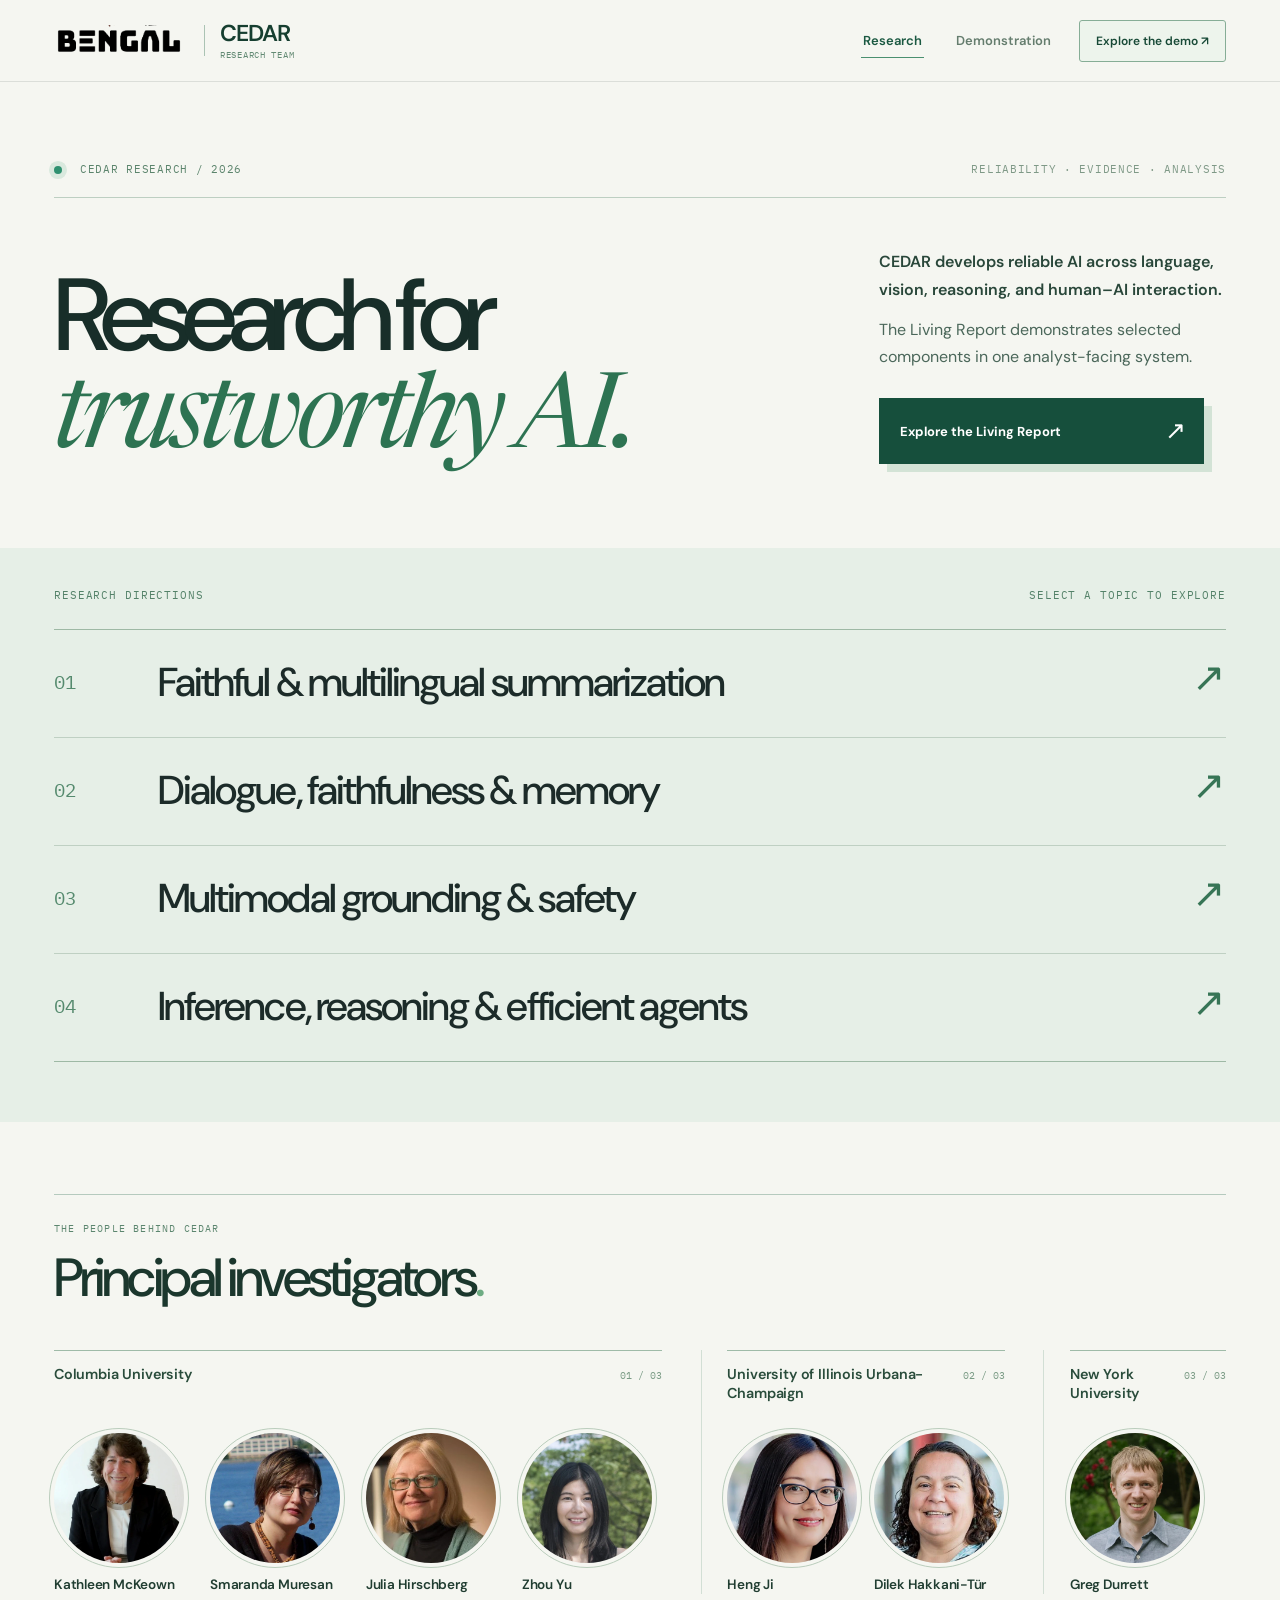
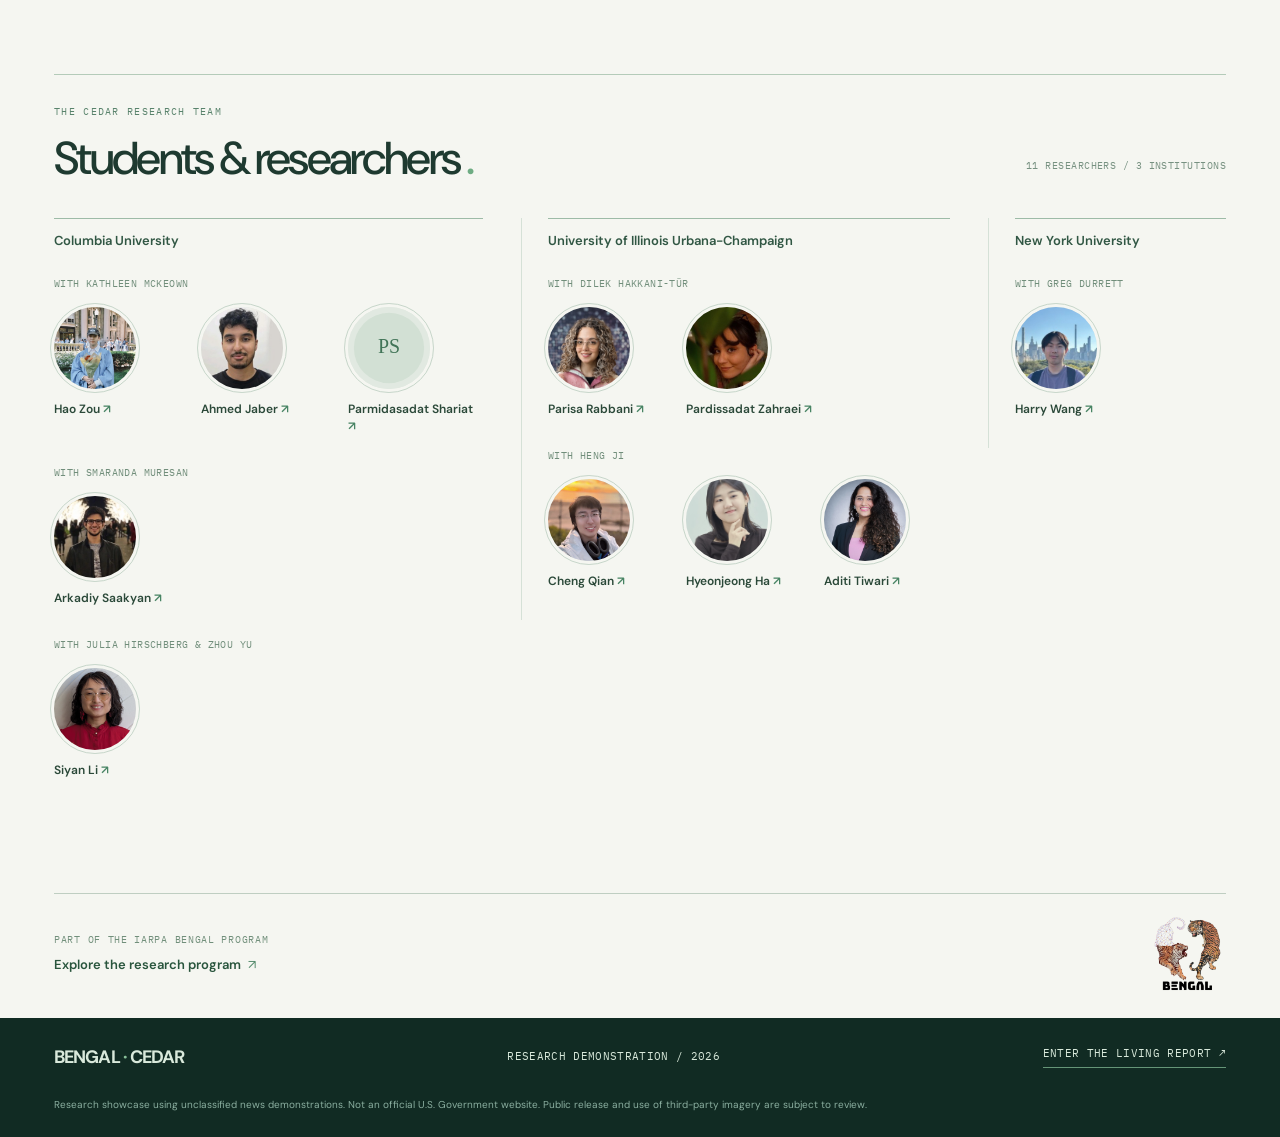
==== commit 18a638f1: "Add CEDAR students and researchers grouped by PIs" ====
--- a/index.html
+++ b/index.html
@@ -1,5 +1,5 @@
 <!doctype html>
-<html lang="en"><head><meta charset="utf-8"><meta name="viewport" content="width=device-width,initial-scale=1"><meta name="theme-color" content="#f5f5f0"><meta name="description" content="CEDAR is a Columbia, Illinois and NYU research collaboration investigating trustworthy, evidence-grounded AI. Explore the research and Living Report demonstration."><title>BENGAL · CEDAR — Research & Publications</title><link rel="icon" href="./assets/identity/favicon.png"><link rel="preconnect" href="https://fonts.googleapis.com"><link rel="preconnect" href="https://fonts.gstatic.com" crossorigin><link href="https://fonts.googleapis.com/css2?family=DM+Sans:wght@400;500;600;700&family=IBM+Plex+Mono:wght@400;500;600&family=Newsreader:opsz,wght@6..72,400;6..72,500;6..72,600&display=swap" rel="stylesheet"><link rel="stylesheet" href="./styles.css"><link rel="stylesheet" href="./v2.css"><script defer src="./home.js"></script></head>
+<html lang="en"><head><meta charset="utf-8"><meta name="viewport" content="width=device-width,initial-scale=1"><meta name="theme-color" content="#f5f5f0"><meta name="description" content="CEDAR is a Columbia, Illinois and NYU research collaboration investigating trustworthy, evidence-grounded AI. Explore the research and Living Report demonstration."><title>BENGAL · CEDAR — Research & Publications</title><link rel="icon" href="./assets/identity/favicon.png"><link rel="preconnect" href="https://fonts.googleapis.com"><link rel="preconnect" href="https://fonts.gstatic.com" crossorigin><link href="https://fonts.googleapis.com/css2?family=DM+Sans:wght@400;500;600;700&family=IBM+Plex+Mono:wght@400;500;600&family=Newsreader:opsz,wght@6..72,400;6..72,500;6..72,600&display=swap" rel="stylesheet"><link rel="stylesheet" href="./styles.css"><link rel="stylesheet" href="./v2.css?v=3.1-students"><script defer src="./home.js"></script></head>
 <body class="home-page"><a class="skip-link" href="#main">Skip to research</a><header class="site-header cedar-header" id="top"><div class="page-width nav-inner"><a class="cedar-brand" href="./index.html" aria-label="CEDAR research home"><img src="./assets/identity/bengal-wordmark.png" width="379" height="86" alt="BENGAL"><span class="brand-divider" aria-hidden="true"></span><span class="brand-cedar">CEDAR<span class="brand-tiny">RESEARCH TEAM</span></span></a><nav class="cedar-main-nav" aria-label="Main navigation"><a class="active" href="./index.html" aria-current="page">Research</a><a href="./demo.html">Demonstration</a></nav><a class="nav-cta cedar-nav-cta" href="./demo.html">Explore the demo ↗</a></div></header>
 <main id="main" class="home-content">
  <section class="home-opening page-width" aria-labelledby="home-title"><div class="home-eyebrow"><span class="signal-dot"></span> CEDAR RESEARCH / 2026 <span>RELIABILITY · EVIDENCE · ANALYSIS</span></div>
@@ -7,9 +7,9 @@
  </section>
  <section class="home-research" id="research" aria-labelledby="research-title"><div class="page-width"><div class="home-register-kicker"><span>RESEARCH DIRECTIONS</span><span>SELECT A TOPIC TO EXPLORE</span></div><h2 id="research-title" class="sr-only">CEDAR research directions</h2>
  <div class="research-accordion">
-  <article class="research-entry" id="research-summarization"><h3><button type="button" class="research-toggle" aria-expanded="false" aria-controls="research-panel-1"><span class="entry-num">01</span><span class="entry-title">Faithful &amp; multilingual summarization</span><span class="entry-icon" aria-hidden="true">↗</span></button></h3><div class="research-panel" id="research-panel-1" hidden><div class="entry-content"><p>Preserve supported facts while updating evolving reports across languages.</p><div class="research-details"><div class="paper-item"><span class="paper-venue">EMNLP 2026</span><a href="https://aclanthology.org/2026.emnlp-main.1876/" target="_blank" rel="noopener noreferrer">Detect, Remask, Repair: Diffusion Editing for Faithful Summarization of Evolving Contexts <span aria-hidden="true">↗</span></a></div><p class="research-in-progress"><span>ONGOING RESEARCH</span> Low-resource language summarization and framing.</p><a class="research-demo-link" href="./demo.html#report">See it in the demo ↗</a></div></div></div></article>
-  <article class="research-entry" id="research-dialogue"><h3><button type="button" class="research-toggle" aria-expanded="false" aria-controls="research-panel-2"><span class="entry-num">02</span><span class="entry-title">Dialogue, faithfulness &amp; memory</span><span class="entry-icon" aria-hidden="true">↗</span></button></h3><div class="research-panel" id="research-panel-2" hidden><div class="entry-content"><p>Detect unsupported answers, examine uncertainty, and protect conversational memory.</p><div class="research-details"><div class="paper-item"><span class="paper-venue">EMNLP Findings 2026</span><a href="https://aclanthology.org/2026.findings-emnlp.571/" target="_blank" rel="noopener noreferrer">MemGuard: Preventing Memory Contamination in Long-Term Memory-Augmented Large Language Models <span aria-hidden="true">↗</span></a></div><div class="paper-item"><span class="paper-venue">COLM 2026</span><a href="https://arxiv.org/abs/2610.00568" target="_blank" rel="noopener noreferrer">Emergent Unfaithfulness: How Alignment Training Causes Language Models to Silently Override Task Faithfulness <span aria-hidden="true">↗</span></a></div><div class="paper-item"><span class="paper-venue">EMNLP 2026</span><a href="https://arxiv.org/abs/2605.27721" target="_blank" rel="noopener noreferrer">UserHarness: Harnessing User Minds for Stronger Agent Theory-of-Mind <span aria-hidden="true">↗</span></a></div><p class="research-in-progress"><span>ONGOING RESEARCH</span> Dialogue auditing, confidence estimation, and multilingual memory.</p><a class="research-demo-link" href="./demo.html#dialogue">See it in the demo ↗</a></div></div></div></article>
-  <article class="research-entry" id="research-evidence"><h3><button type="button" class="research-toggle" aria-expanded="false" aria-controls="research-panel-3"><span class="entry-num">03</span><span class="entry-title">Multimodal grounding &amp; safety</span><span class="entry-icon" aria-hidden="true">↗</span></button></h3><div class="research-panel" id="research-panel-3" hidden><div class="entry-content"><p>Connect visual information to evidence, study perception, and detect cross-modal risks.</p><div class="research-details"><div class="paper-item"><span class="paper-venue">ICML 2026 · Spotlight</span><a href="https://arxiv.org/abs/2607.21600" target="_blank" rel="noopener noreferrer">Securing Multimodal AI through Internal Information Decomposition <span aria-hidden="true">↗</span></a></div><p class="research-in-progress"><span>ONGOING RESEARCH</span> Visual reasoning, robust perception, and multimodal memory. Further publications forthcoming.</p><a class="research-demo-link" href="./demo.html#visuals">See it in the demo ↗</a></div></div></div></article>
+  <article class="research-entry" id="research-summarization"><h3><button type="button" class="research-toggle" aria-expanded="false" aria-controls="research-panel-1"><span class="entry-num">01</span><span class="entry-title">Faithful &amp; multilingual summarization</span><span class="entry-icon" aria-hidden="true">↗</span></button></h3><div class="research-panel" id="research-panel-1" hidden><div class="entry-content"><p>Preserve supported facts while updating evolving reports across languages.</p><div class="research-details"><div class="paper-item"><span class="paper-venue">EMNLP 2026</span><a href="https://aclanthology.org/2026.emnlp-main.1876/" target="_blank" rel="noopener noreferrer">Detect, Remask, Repair: Diffusion Editing for Faithful Summarization of Evolving Contexts <span aria-hidden="true">↗</span></a></div><div class="paper-item"><span class="paper-venue">ICLR 2027 · Submission</span><a href="https://openreview.net/pdf?id=yxFkCh4T25" target="_blank" rel="noopener noreferrer">Finding the Parallels: A Path to Evaluating Summarization from Low-Resource Languages <span aria-hidden="true">↗</span></a></div><p class="research-in-progress"><span>ONGOING RESEARCH</span> Low-resource language summarization and framing.</p><a class="research-demo-link" href="./demo.html#report">See it in the demo ↗</a></div></div></div></article>
+  <article class="research-entry" id="research-dialogue"><h3><button type="button" class="research-toggle" aria-expanded="false" aria-controls="research-panel-2"><span class="entry-num">02</span><span class="entry-title">Dialogue, faithfulness &amp; memory</span><span class="entry-icon" aria-hidden="true">↗</span></button></h3><div class="research-panel" id="research-panel-2" hidden><div class="entry-content"><p>Detect unsupported answers, examine uncertainty, and protect conversational memory.</p><div class="research-details"><div class="paper-item"><span class="paper-venue">EMNLP 2026</span><a href="https://aclanthology.org/2026.findings-emnlp.571/" target="_blank" rel="noopener noreferrer">MemGuard: Preventing Memory Contamination in Long-Term Memory-Augmented Large Language Models <span aria-hidden="true">↗</span></a></div><div class="paper-item"><span class="paper-venue">COLM 2026</span><a href="https://arxiv.org/abs/2610.00568" target="_blank" rel="noopener noreferrer">Emergent Unfaithfulness: How Alignment Training Causes Language Models to Silently Override Task Faithfulness <span aria-hidden="true">↗</span></a></div><div class="paper-item"><span class="paper-venue">EMNLP 2026</span><a href="https://arxiv.org/abs/2605.27721" target="_blank" rel="noopener noreferrer">UserHarness: Harnessing User Minds for Stronger Agent Theory-of-Mind <span aria-hidden="true">↗</span></a></div><p class="research-in-progress"><span>ONGOING RESEARCH</span> Dialogue auditing, confidence estimation, and multilingual memory.</p><a class="research-demo-link" href="./demo.html#dialogue">See it in the demo ↗</a></div></div></div></article>
+  <article class="research-entry" id="research-evidence"><h3><button type="button" class="research-toggle" aria-expanded="false" aria-controls="research-panel-3"><span class="entry-num">03</span><span class="entry-title">Multimodal grounding &amp; safety</span><span class="entry-icon" aria-hidden="true">↗</span></button></h3><div class="research-panel" id="research-panel-3" hidden><div class="entry-content"><p>Connect visual information to evidence, study perception, and detect cross-modal risks.</p><div class="research-details"><div class="paper-item"><span class="paper-venue">ICML 2026 · Spotlight</span><a href="https://arxiv.org/abs/2607.21600" target="_blank" rel="noopener noreferrer">Securing Multimodal AI through Internal Information Decomposition <span aria-hidden="true">↗</span></a></div><div class="paper-item"><span class="paper-venue">NeurIPS 2026</span><a href="https://arxiv.org/pdf/2609.12078v1" target="_blank" rel="noopener noreferrer">Feature Recovery for Object Understanding Under Physical Transformation <span aria-hidden="true">↗</span></a></div><div class="paper-item"><span class="paper-venue">NeurIPS 2026</span><a href="https://openreview.net/pdf?id=NBGxbQl0VI" target="_blank" rel="noopener noreferrer">Mixture of Layers: Dynamic Layer Routing for Visual Reasoning <span aria-hidden="true">↗</span></a></div><div class="paper-item"><span class="paper-venue">NeurIPS 2026</span><a href="https://arxiv.org/pdf/2605.26396" target="_blank" rel="noopener noreferrer">Advancing Creative Physical Intelligence in Large Multimodal Models <span aria-hidden="true">↗</span></a></div><p class="research-in-progress"><span>ONGOING RESEARCH</span> Visual reasoning, robust perception, and multimodal memory.</p><a class="research-demo-link" href="./demo.html#visuals">See it in the demo ↗</a></div></div></div></article>
   <article class="research-entry" id="research-inference"><h3><button type="button" class="research-toggle" aria-expanded="false" aria-controls="research-panel-4"><span class="entry-num">04</span><span class="entry-title">Inference, reasoning &amp; efficient agents</span><span class="entry-icon" aria-hidden="true">↗</span></button></h3><div class="research-panel" id="research-panel-4" hidden><div class="entry-content"><p>Evaluate evidence-backed conclusions and plan when agents should seek more information.</p><div class="research-details"><div class="paper-item"><span class="paper-venue">COLM 2026</span><a href="https://proceedings.colm.cc/paper_files/paper/2026/file/ca0f5358dbadda74b3049711887e9ead-Paper-Conference.pdf" target="_blank" rel="noopener noreferrer">Sememe: Causal Modeling for Task-Aware Depth Pruning of Large Language Models <span aria-hidden="true">↗</span></a></div><div class="paper-item"><span class="paper-venue">COLM 2026</span><a href="https://arxiv.org/abs/2605.02910" target="_blank" rel="noopener noreferrer">CreativityBench: Evaluating Agent Creative Reasoning via Affordance-Based Tool Repurposing <span aria-hidden="true">↗</span></a></div><div class="paper-item"><span class="paper-venue">COLM 2026</span><a href="https://arxiv.org/abs/2607.21971" target="_blank" rel="noopener noreferrer">Teaching LLMs to Self-Evolve: Cultivating Core Meta-Skills with Reinforcement Learning <span aria-hidden="true">↗</span></a></div><p class="research-in-progress"><span>ONGOING RESEARCH</span> Evidence assessment, inference smoothing, agent calibration, and cost-aware information gathering. Publications forthcoming.</p></div></div></div></article>
  </div>
  </div></section>
@@ -41,7 +41,344 @@
    </section>
   </div>
  </section>
- <section class="cedar-program-mark page-width" aria-label="BENGAL program context">
+ 
+    <!-- CEDAR_STUDENT_DIRECTORY_V31 -->
+
+    <section class="cedar-students page-width"
+             id="students"
+             aria-labelledby="students-heading">
+
+      <div class="cedar-students-header">
+        <div>
+          <span class="cedar-students-kicker">
+            THE CEDAR RESEARCH TEAM
+          </span>
+
+          <h2 id="students-heading">
+            Students &amp; researchers
+            <span class="pi-title-dot">.</span>
+          </h2>
+        </div>
+
+        <p class="cedar-students-headnote">
+          11 RESEARCHERS / 3 INSTITUTIONS
+        </p>
+      </div>
+
+      <div class="cedar-student-institutions">
+        
+        <section class="cedar-student-institution"
+                 data-campus="columbia">
+          <h3>Columbia University</h3>
+          
+            <div class="cedar-student-group">
+              <p class="cedar-student-group-label">
+                WITH KATHLEEN MCKEOWN
+              </p>
+
+              <div class="cedar-student-people">
+                
+                <article class="cedar-student-profile">
+                  <a class="cedar-student-portrait"
+                     href="https://haozou-official.github.io/"
+                     target="_blank"
+                     rel="noopener noreferrer"
+                     aria-label="Hao Zou profile">
+                    <img src="./assets/people/student-hao-zou.jpg"
+                         alt="Hao Zou"
+                         width="560"
+                         height="560"
+                         loading="lazy">
+                  </a>
+
+                  <a class="cedar-student-name"
+                     href="https://haozou-official.github.io/"
+                     target="_blank"
+                     rel="noopener noreferrer">
+                    Hao Zou <span aria-hidden="true">↗</span>
+                  </a>
+                </article>
+                
+                <article class="cedar-student-profile">
+                  <a class="cedar-student-portrait"
+                     href="https://www.linkedin.com/in/ajaber/"
+                     target="_blank"
+                     rel="noopener noreferrer"
+                     aria-label="Ahmed Jaber profile">
+                    <img src="./assets/people/student-ahmed-jaber.jpg"
+                         alt="Ahmed Jaber"
+                         width="560"
+                         height="560"
+                         loading="lazy">
+                  </a>
+
+                  <a class="cedar-student-name"
+                     href="https://www.linkedin.com/in/ajaber/"
+                     target="_blank"
+                     rel="noopener noreferrer">
+                    Ahmed Jaber <span aria-hidden="true">↗</span>
+                  </a>
+                </article>
+                
+                <article class="cedar-student-profile">
+                  <a class="cedar-student-portrait"
+                     href="https://www.linkedin.com/in/parmidashariat/"
+                     target="_blank"
+                     rel="noopener noreferrer"
+                     aria-label="Parmidasadat Shariat profile">
+                    <img src="./assets/people/student-parmida-shariat.svg"
+                         alt="Parmidasadat Shariat"
+                         width="560"
+                         height="560"
+                         loading="lazy">
+                  </a>
+
+                  <a class="cedar-student-name"
+                     href="https://www.linkedin.com/in/parmidashariat/"
+                     target="_blank"
+                     rel="noopener noreferrer">
+                    Parmidasadat Shariat <span aria-hidden="true">↗</span>
+                  </a>
+                </article>
+                
+              </div>
+            </div>
+            
+            <div class="cedar-student-group">
+              <p class="cedar-student-group-label">
+                WITH SMARANDA MURESAN
+              </p>
+
+              <div class="cedar-student-people">
+                
+                <article class="cedar-student-profile">
+                  <a class="cedar-student-portrait"
+                     href="https://asaakyan.github.io/"
+                     target="_blank"
+                     rel="noopener noreferrer"
+                     aria-label="Arkadiy Saakyan profile">
+                    <img src="./assets/people/student-arkadiy-saakyan.jpg"
+                         alt="Arkadiy Saakyan"
+                         width="560"
+                         height="560"
+                         loading="lazy">
+                  </a>
+
+                  <a class="cedar-student-name"
+                     href="https://asaakyan.github.io/"
+                     target="_blank"
+                     rel="noopener noreferrer">
+                    Arkadiy Saakyan <span aria-hidden="true">↗</span>
+                  </a>
+                </article>
+                
+              </div>
+            </div>
+            
+            <div class="cedar-student-group">
+              <p class="cedar-student-group-label">
+                WITH JULIA HIRSCHBERG &AMP; ZHOU YU
+              </p>
+
+              <div class="cedar-student-people">
+                
+                <article class="cedar-student-profile">
+                  <a class="cedar-student-portrait"
+                     href="https://siyan-sylvia-li.com/"
+                     target="_blank"
+                     rel="noopener noreferrer"
+                     aria-label="Siyan Li profile">
+                    <img src="./assets/people/student-siyan-li.jpg"
+                         alt="Siyan Li"
+                         width="560"
+                         height="560"
+                         loading="lazy">
+                  </a>
+
+                  <a class="cedar-student-name"
+                     href="https://siyan-sylvia-li.com/"
+                     target="_blank"
+                     rel="noopener noreferrer">
+                    Siyan Li <span aria-hidden="true">↗</span>
+                  </a>
+                </article>
+                
+              </div>
+            </div>
+            
+        </section>
+        
+        <section class="cedar-student-institution"
+                 data-campus="illinois">
+          <h3>University of Illinois Urbana-Champaign</h3>
+          
+            <div class="cedar-student-group">
+              <p class="cedar-student-group-label">
+                WITH DILEK HAKKANI-TÜR
+              </p>
+
+              <div class="cedar-student-people">
+                
+                <article class="cedar-student-profile">
+                  <a class="cedar-student-portrait"
+                     href="https://ladypary.github.io/"
+                     target="_blank"
+                     rel="noopener noreferrer"
+                     aria-label="Parisa Rabbani profile">
+                    <img src="./assets/people/student-parisa-rabbani.jpg"
+                         alt="Parisa Rabbani"
+                         width="560"
+                         height="560"
+                         loading="lazy">
+                  </a>
+
+                  <a class="cedar-student-name"
+                     href="https://ladypary.github.io/"
+                     target="_blank"
+                     rel="noopener noreferrer">
+                    Parisa Rabbani <span aria-hidden="true">↗</span>
+                  </a>
+                </article>
+                
+                <article class="cedar-student-profile">
+                  <a class="cedar-student-portrait"
+                     href="https://pardissz.github.io/"
+                     target="_blank"
+                     rel="noopener noreferrer"
+                     aria-label="Pardissadat Zahraei profile">
+                    <img src="./assets/people/student-pardissadat-zahraei.jpg"
+                         alt="Pardissadat Zahraei"
+                         width="560"
+                         height="560"
+                         loading="lazy">
+                  </a>
+
+                  <a class="cedar-student-name"
+                     href="https://pardissz.github.io/"
+                     target="_blank"
+                     rel="noopener noreferrer">
+                    Pardissadat Zahraei <span aria-hidden="true">↗</span>
+                  </a>
+                </article>
+                
+              </div>
+            </div>
+            
+            <div class="cedar-student-group">
+              <p class="cedar-student-group-label">
+                WITH HENG JI
+              </p>
+
+              <div class="cedar-student-people">
+                
+                <article class="cedar-student-profile">
+                  <a class="cedar-student-portrait"
+                     href="https://qiancheng0.github.io/"
+                     target="_blank"
+                     rel="noopener noreferrer"
+                     aria-label="Cheng Qian profile">
+                    <img src="./assets/people/student-cheng-qian.jpg"
+                         alt="Cheng Qian"
+                         width="560"
+                         height="560"
+                         loading="lazy">
+                  </a>
+
+                  <a class="cedar-student-name"
+                     href="https://qiancheng0.github.io/"
+                     target="_blank"
+                     rel="noopener noreferrer">
+                    Cheng Qian <span aria-hidden="true">↗</span>
+                  </a>
+                </article>
+                
+                <article class="cedar-student-profile">
+                  <a class="cedar-student-portrait"
+                     href="https://hyeonjeongha.github.io/"
+                     target="_blank"
+                     rel="noopener noreferrer"
+                     aria-label="Hyeonjeong Ha profile">
+                    <img src="./assets/people/student-hyeonjeong-ha.jpg"
+                         alt="Hyeonjeong Ha"
+                         width="560"
+                         height="560"
+                         loading="lazy">
+                  </a>
+
+                  <a class="cedar-student-name"
+                     href="https://hyeonjeongha.github.io/"
+                     target="_blank"
+                     rel="noopener noreferrer">
+                    Hyeonjeong Ha <span aria-hidden="true">↗</span>
+                  </a>
+                </article>
+                
+                <article class="cedar-student-profile">
+                  <a class="cedar-student-portrait"
+                     href="https://adititiwari19.github.io/"
+                     target="_blank"
+                     rel="noopener noreferrer"
+                     aria-label="Aditi Tiwari profile">
+                    <img src="./assets/people/student-aditi-tiwari.jpg"
+                         alt="Aditi Tiwari"
+                         width="560"
+                         height="560"
+                         loading="lazy">
+                  </a>
+
+                  <a class="cedar-student-name"
+                     href="https://adititiwari19.github.io/"
+                     target="_blank"
+                     rel="noopener noreferrer">
+                    Aditi Tiwari <span aria-hidden="true">↗</span>
+                  </a>
+                </article>
+                
+              </div>
+            </div>
+            
+        </section>
+        
+        <section class="cedar-student-institution"
+                 data-campus="nyu">
+          <h3>New York University</h3>
+          
+            <div class="cedar-student-group">
+              <p class="cedar-student-group-label">
+                WITH GREG DURRETT
+              </p>
+
+              <div class="cedar-student-people">
+                
+                <article class="cedar-student-profile">
+                  <a class="cedar-student-portrait"
+                     href="https://www.linkedin.com/in/harry-wang-575220381/"
+                     target="_blank"
+                     rel="noopener noreferrer"
+                     aria-label="Harry Wang profile">
+                    <img src="./assets/people/student-harry-wang.jpg"
+                         alt="Harry Wang"
+                         width="560"
+                         height="560"
+                         loading="lazy">
+                  </a>
+
+                  <a class="cedar-student-name"
+                     href="https://www.linkedin.com/in/harry-wang-575220381/"
+                     target="_blank"
+                     rel="noopener noreferrer">
+                    Harry Wang <span aria-hidden="true">↗</span>
+                  </a>
+                </article>
+                
+              </div>
+            </div>
+            
+        </section>
+        
+      </div>
+    </section>
+    <section class="cedar-program-mark page-width" aria-label="BENGAL program context">
   <div class="cedar-program-copy"><span>PART OF THE IARPA BENGAL PROGRAM</span><a href="https://www.iarpa.gov/research-programs/bengal" target="_blank" rel="noopener noreferrer">Explore the research program <b aria-hidden="true">↗</b></a></div>
   <img src="./assets/identity/bengal-tigers.png" alt="BENGAL program tiger illustration" loading="lazy">
  </section>
--- a/v2.css
+++ b/v2.css
@@ -128,9 +128,13 @@
 /* remove some of v1's heavy prose / retain full responsive controls */
 .demo-page .visual-bottomline{margin-top:24px}
 .demo-page .chapter{scroll-margin-top:88px}
+
+.demo-topic-stack{display:grid;grid-template-columns:repeat(2,minmax(0,1fr));gap:10px 11px;margin:16px 0 18px;max-width:310px}
+.demo-topic-pill{display:flex;align-items:center;min-height:39px;padding:0 12px;border:1px solid #c4d4c6;background:#eef4ee;color:#234937;font:600 12px/1 var(--sans);letter-spacing:-.01em;border-radius:999px;box-shadow:inset 0 1px 0 rgba(255,255,255,.7)}
+.demo-topic-pill:nth-child(3n+1){justify-content:flex-start}.demo-topic-pill:nth-child(3n+2){justify-content:center}.demo-topic-pill:nth-child(3n+3){justify-content:flex-end}
 @media(max-width:1150px){.cedar-main-nav{gap:18px}.home-open-grid{grid-template-columns:1.2fr .77fr}.home-open-grid h1{font-size:clamp(64px,7.4vw,104px)}}
-@media(max-width:880px){.cedar-nav-cta{display:none}.home-open-grid{grid-template-columns:1fr;gap:29px}.home-descriptor{max-width:590px}.home-opening{padding-top:60px}.entry-content{grid-template-columns:1fr;gap:18px}.research-demo-link{grid-column:1}.home-bottom-grid{grid-template-columns:1fr 160px}.demo-intro-grid{grid-template-columns:1fr}.demo-intro-aside{display:none}}
-@media(max-width:640px){.cedar-header,.demo-page .site-header{height:68px}.cedar-brand{gap:9px}.cedar-brand img{width:98px}.brand-cedar{font-size:18px}.brand-tiny{font-size:7px}.brand-divider{height:25px}.cedar-main-nav{gap:10px}.cedar-main-nav a{font-size:11px;padding:6px 0}.home-opening{padding:45px 0 50px}.home-eyebrow,.demo-overline{font-size:9px}.home-eyebrow>span:last-child,.demo-overline span:last-child{display:none}.home-open-grid{padding-top:39px}.home-open-grid h1{font-size:clamp(53px,12.9vw,78px)}.home-descriptor p{font-size:14px}.home-action{margin-top:24px}.home-research{padding:14px 0 40px}.home-register-kicker{font-size:9px}.research-toggle{grid-template-columns:35px 1fr 24px;gap:10px;padding:23px 0 25px}.entry-num{font-size:12px}.entry-title{font-size:clamp(21px,6vw,30px)}.entry-icon{font-size:29px}.entry-content{margin:0 4px 29px 44px;padding:0}.entry-content>p{font-size:13px}.publication{padding-left:12px}.publication a{font-size:14px}.home-bottom{padding:35px 0 40px}.home-bottom-grid{grid-template-columns:1fr;gap:28px}.home-ident h2{font-size:34px}.home-tigers{display:none}.home-logo-row{gap:14px}.home-logo-row img{max-height:59px}.home-footer-grid{flex-wrap:wrap;line-height:1.7;font-size:9px}.home-footer-grid>span:nth-child(2){display:none}.demo-intro{padding-top:37px}.demo-intro h1{font-size:clamp(42px,10.6vw,64px)}.demo-overline{font-size:8px}.demo-actions{gap:14px}.demo-jump{gap:13px 17px}.demo-jump button{margin-left:0}.demo-footer-inner{flex-wrap:wrap;font-size:10px}.tour-card{width:100vw!important;max-width:100vw!important;left:0!important;bottom:0!important;top:auto!important;border-radius:15px 15px 0 0;box-shadow:0 -13px 50px #01190c68;max-height:min(47vh,335px);overflow-y:auto}.tour-top{padding:11px 18px}.tour-copy-wrap{padding:13px 18px 12px}.tour-card h2{font-size:21px;margin:6px 0 8px}.tour-card p{font-size:12px;line-height:1.45}.tour-full{margin:9px 0 0}.tour-bottom{padding:9px 17px}.tour-controls button{padding:8px 9px}.tour-focus,.tour-ring{border-radius:7px}}
+@media(max-width:880px){.cedar-nav-cta{display:none}.home-open-grid{grid-template-columns:1fr;gap:29px}.home-descriptor{max-width:590px}.home-opening{padding-top:60px}.entry-content{grid-template-columns:1fr;gap:18px}.research-demo-link{grid-column:1}.home-bottom-grid{grid-template-columns:1fr 160px}.demo-intro-grid{grid-template-columns:1fr}.demo-intro-aside{display:block;margin-top:8px;padding:18px 0 0;border-top:1px solid #c8d6ca;border-left:0}.demo-topic-stack{max-width:520px}}
+@media(max-width:640px){.cedar-header,.demo-page .site-header{height:68px}.cedar-brand{gap:9px}.cedar-brand img{width:98px}.brand-cedar{font-size:18px}.brand-tiny{font-size:7px}.brand-divider{height:25px}.cedar-main-nav{gap:10px}.cedar-main-nav a{font-size:11px;padding:6px 0}.home-opening{padding:45px 0 50px}.home-eyebrow,.demo-overline{font-size:9px}.home-eyebrow>span:last-child,.demo-overline span:last-child{display:none}.home-open-grid{padding-top:39px}.home-open-grid h1{font-size:clamp(53px,12.9vw,78px)}.home-descriptor p{font-size:14px}.home-action{margin-top:24px}.home-research{padding:14px 0 40px}.home-register-kicker{font-size:9px}.research-toggle{grid-template-columns:35px 1fr 24px;gap:10px;padding:23px 0 25px}.entry-num{font-size:12px}.entry-title{font-size:clamp(21px,6vw,30px)}.entry-icon{font-size:29px}.entry-content{margin:0 4px 29px 44px;padding:0}.entry-content>p{font-size:13px}.publication{padding-left:12px}.publication a{font-size:14px}.home-bottom{padding:35px 0 40px}.home-bottom-grid{grid-template-columns:1fr;gap:28px}.home-ident h2{font-size:34px}.home-tigers{display:none}.home-logo-row{gap:14px}.home-logo-row img{max-height:59px}.home-footer-grid{flex-wrap:wrap;line-height:1.7;font-size:9px}.home-footer-grid>span:nth-child(2){display:none}.demo-intro{padding-top:37px}.demo-intro h1{font-size:clamp(42px,10.6vw,64px)}.demo-overline{font-size:8px}.demo-actions{gap:14px}.demo-topic-stack{grid-template-columns:repeat(2,minmax(0,1fr));gap:8px 9px;max-width:none}.demo-topic-pill{min-height:34px;padding:0 10px;font-size:11px}.demo-jump{gap:13px 17px}.demo-jump button{margin-left:0}.demo-footer-inner{flex-wrap:wrap;font-size:10px}.tour-card{width:100vw!important;max-width:100vw!important;left:0!important;bottom:0!important;top:auto!important;border-radius:15px 15px 0 0;box-shadow:0 -13px 50px #01190c68;max-height:min(47vh,335px);overflow-y:auto}.tour-top{padding:11px 18px}.tour-copy-wrap{padding:13px 18px 12px}.tour-card h2{font-size:21px;margin:6px 0 8px}.tour-card p{font-size:12px;line-height:1.45}.tour-full{margin:9px 0 0}.tour-bottom{padding:9px 17px}.tour-controls button{padding:8px 9px}.tour-focus,.tour-ring{border-radius:7px}}
 @media(prefers-reduced-motion:reduce){.research-panel{animation:none}.tour-focus,.tour-ring,.tour-card{transition:none!important}}
 
 /* v2.1 — Public research register and principal investigators */
@@ -217,3 +221,600 @@
 }
 @media(prefers-reduced-motion:reduce){.pi-photo-link,.pi-photo-link img,.pi-name,.pi-name span{transition:none!important}}
 
+
+
+/* v2.4 / editorial tour index */
+
+.demo-guide-meta {
+  display:flex;
+  justify-content:space-between;
+  gap:12px;
+  font:10px/1.5 var(--mono);
+  letter-spacing:.05em;
+  color:#577d68;
+}
+
+.demo-guide-meta span:last-child {
+  color:#236747;
+  white-space:nowrap;
+}
+
+.demo-topic-index {
+  list-style:none;
+  padding:0;
+  margin:18px 0 14px;
+  border-top:1px solid #c1d4c6;
+}
+
+.demo-topic-index li {
+  display:grid;
+  grid-template-columns:27px minmax(0,1fr);
+  gap:10px;
+  align-items:center;
+  min-height:40px;
+  padding:8px 0;
+  border-bottom:1px solid #d4e0d6;
+}
+
+.demo-topic-index li>span {
+  font:10px/1 var(--mono);
+  color:#7d9b87;
+}
+
+.demo-topic-index li strong {
+  font:500 14px/1.3 var(--sans);
+  letter-spacing:-.025em;
+  color:#2e5540;
+}
+
+.demo-guide-foot {
+  font:10px/1.4 var(--mono);
+  letter-spacing:.05em;
+  color:#709482;
+}
+
+@media(max-width:880px) {
+  .demo-page .demo-intro-aside {
+    display:block;
+    border-left:0;
+    border-top:1px solid #c8d6ca;
+    padding:18px 0 0;
+    margin-top:8px;
+  }
+
+  .demo-page .demo-topic-index {
+    max-width:580px;
+  }
+}
+
+@media(max-width:640px) {
+  .demo-page .demo-topic-index {
+    display:grid;
+    grid-template-columns:repeat(2,minmax(0,1fr));
+    gap:0 14px;
+    max-width:none;
+  }
+
+  .demo-page .demo-topic-index li {
+    min-height:36px;
+    grid-template-columns:23px 1fr;
+    gap:6px;
+  }
+
+  .demo-page .demo-topic-index li strong {
+    font-size:12px;
+  }
+}
+
+
+/* =========================================
+   CEDAR v2.6 — Expanded Demonstration
+   ========================================= */
+
+/* Allow the Demo to use the available screen width.
+   Research homepage remains unchanged. */
+
+@media (min-width: 960px) {
+
+  .demo-page .page-width {
+    width: min(calc(100% - 32px), 1920px);
+  }
+
+  /* Give screenshots more space than explanations. */
+
+  .demo-page .dialogue-body {
+    grid-template-columns:
+      minmax(235px, 0.48fr)
+      minmax(0, 1.52fr);
+
+    gap: clamp(20px, 2.8vw, 48px);
+    padding: clamp(20px, 2.2vw, 36px);
+    min-height: 0;
+  }
+
+}
+
+/* Remove unnecessary side borders. */
+
+.demo-page .dialogue-module {
+  border-left: 0;
+  border-right: 0;
+  box-shadow: none;
+}
+
+.demo-page .opening-visual {
+  border-left: 0;
+  border-right: 0;
+}
+
+/* Allow screenshots to expand naturally.
+   Do not crop or artificially stretch images. */
+
+.demo-page .dialogue-image {
+  display: block;
+  width: 100%;
+  height: auto;
+  min-height: 0;
+  max-height: none;
+
+  border: 0;
+  background: transparent;
+  box-shadow: none;
+}
+
+.demo-page .dialogue-image img {
+  display: block;
+  width: 100%;
+  height: auto;
+  max-height: none;
+
+  object-fit: contain;
+  object-position: center;
+}
+
+/* Maintain a simple stacked layout on smaller screens. */
+
+@media (max-width: 959px) {
+
+  .demo-page .dialogue-body {
+    grid-template-columns: 1fr;
+  }
+
+}
+
+/* =========================================
+   End of CEDAR v2.6
+   ========================================= */
+
+
+/* ================================================
+   CEDAR v2.7 — Desktop Scale and Image Fit
+   ================================================ */
+
+/*
+ * Desktop presentation scale.
+ *
+ * Scale only the visible page sections.
+ * The guided-tour overlay remains outside the
+ * zoomed elements, preserving viewport coordinates.
+ *
+ * No visible zoom control.
+ */
+
+@media screen and (min-width: 1280px) {
+
+  body.demo-page > header,
+  body.demo-page > main,
+  body.demo-page > footer {
+    zoom: 1.25;
+  }
+
+}
+
+/*
+ * Multimodal evidence screenshots.
+ *
+ * Show the entire source image instead of
+ * cropping it to fill the panel.
+ */
+
+.demo-page .visual-showcase {
+  align-items: start;
+}
+
+.demo-page .visual-panel-main,
+.demo-page .visual-panel-secondary {
+  align-self: start;
+}
+
+.demo-page .visual-showcase .image-button {
+  display: block;
+  width: 100%;
+  height: auto;
+}
+
+.demo-page .visual-showcase .image-button img {
+  display: block;
+  width: 100%;
+  height: auto;
+  min-height: 0;
+
+  object-fit: contain;
+  object-position: center;
+}
+
+/* End CEDAR v2.7 */
+
+
+/* CEDAR v2.8 — focused guided tour */
+.cedar-tour-arrow {
+  position: fixed;
+  inset: 0;
+  width: 100vw;
+  height: 100vh;
+  pointer-events: none;
+  z-index: 959;
+  filter: drop-shadow(0 2px 3px #001b13);
+}
+
+.cedar-tour-arrow[hidden] {
+  display: none;
+}
+
+
+/* ===========================================
+   CEDAR TIMELINE IMAGE FIT 2026-11-05
+   =========================================== */
+
+/*
+ * Previous CSS forced a 2048/997 aspect ratio.
+ * New T0–T4 screenshots have different heights.
+ * Use their natural aspect ratios instead.
+ */
+
+.demo-page #checkpoint-figure img,
+.demo-page #overview-figure img {
+    display: block;
+    width: 100%;
+    height: auto;
+    aspect-ratio: auto;
+    object-fit: contain;
+    max-height: none;
+}
+
+/* Give the checkpoint screenshot more room. */
+
+@media (min-width: 901px) {
+
+    .demo-page .story-right {
+        padding: 18px 10px 21px;
+    }
+
+}
+
+/* Rebalance the desktop timeline columns. */
+
+@media (min-width: 1280px) {
+
+    .demo-page .story-workspace {
+        grid-template-columns:
+            315px minmax(0, 1fr);
+    }
+
+}
+
+/* ===========================================
+   END TIMELINE IMAGE FIT
+   =========================================== */
+
+
+
+/* CEDAR_OVERVIEW_V30 — editorial, three-group overview navigator */
+.demo-page .demo-intro-grid {
+  grid-template-columns: minmax(0,1fr) minmax(340px, min(38vw, 465px));
+  align-items: start;
+  gap: clamp(30px, 4.5vw, 74px);
+  padding: 42px 0 40px;
+}
+.demo-page .demo-intro-lead { min-width: 0; padding-top: clamp(12px,4.5vw,64px); }
+.demo-page .demo-intro-lead h1 {
+  font-size: clamp(48px, 4.85vw, 82px);
+  line-height: 1.055;
+  letter-spacing: -.066em;
+}
+.demo-page .demo-intro-lead > p { max-width: 440px; margin-top: 21px; }
+.demo-page .cedar-overview {
+  padding: 0; margin: 0; border: 0; min-width: 0;
+  display: block; align-self: stretch;
+}
+.demo-page .cedar-overview .demo-guide-meta {
+  display: flex; align-items: baseline; justify-content: space-between;
+  gap: 16px; margin: 0 0 14px; padding: 0 0 12px;
+  border-bottom: 1px solid #b9cabe;
+}
+.demo-page .cedar-overview .demo-guide-meta span {
+  font: 500 10px/1.4 var(--mono); color: #527963; letter-spacing: .095em;
+}
+.demo-page .cedar-overview .demo-guide-meta span:last-child { color: #809888; }
+.demo-page .cedar-overview-groups { display: grid; gap: 9px; }
+.demo-page .cedar-overview-group {
+  --overview-bg: #e5eee6; --overview-rule: #bfcec2; --overview-accent: #2b7353;
+  position: relative; padding: 10px 13px 5px 17px;
+  background: var(--overview-bg); border: 1px solid var(--overview-rule);
+}
+.demo-page .cedar-overview-group::before {
+  content: ''; position: absolute; inset: -1px auto -1px -1px;
+  width: 3px; background: var(--overview-accent);
+}
+.demo-page .cedar-overview--visual {
+  --overview-bg: #e8efef; --overview-rule: #c5d5d4; --overview-accent: #547e88;
+}
+.demo-page .cedar-overview--analyst {
+  --overview-bg: #efeee7; --overview-rule: #d6d2c5; --overview-accent: #8a815e;
+}
+.demo-page .cedar-overview-group-head {
+  display: flex; justify-content: space-between; gap: 12px;
+  padding: 2px 2px 8px;
+}
+.demo-page .cedar-overview-group-head span {
+  font: 500 9px/1.45 var(--mono); letter-spacing: .075em;
+  color: #587366;
+}
+.demo-page .cedar-overview-link {
+  display: grid; grid-template-columns: 32px minmax(0,1fr) 20px;
+  align-items: center; gap: 7px; min-height: 41px;
+  padding: 8px 6px 8px 3px; color: #234436;
+  border-top: 1px solid rgba(68,106,79,.15);
+  transition: background .18s ease, color .18s ease;
+}
+.demo-page .cedar-overview-link .overview-number {
+  font: 10px/1.2 var(--mono); color: #63836d;
+}
+.demo-page .cedar-overview-link .overview-title {
+  font: 600 15px/1.27 var(--sans); letter-spacing: -.02em;
+}
+.demo-page .cedar-overview-link .overview-arrow {
+  font: 21px/1 var(--serif); justify-self: end;
+  transition: transform .18s ease;
+}
+.demo-page .cedar-overview-link:hover,
+.demo-page .cedar-overview-link:focus-visible,
+.demo-page .cedar-overview-link.is-current {
+  background: rgba(255,255,255,.61); color: #14523a;
+}
+.demo-page .cedar-overview-link:hover .overview-arrow,
+.demo-page .cedar-overview-link:focus-visible .overview-arrow {
+  transform: translate(2px,-2px);
+}
+.demo-page .cedar-overview-foot {
+  display: flex; justify-content: space-between; align-items: center;
+  margin-top: 13px;
+  font: 10px/1.4 var(--mono); color: #718b79; letter-spacing: .05em;
+}
+.demo-page .cedar-overview-foot span { font: 18px/1 var(--serif); }
+@media (max-width: 1100px) {
+  .demo-page .demo-intro-grid { grid-template-columns: 1fr; gap: 28px; padding-top: 30px; }
+  .demo-page .demo-intro-lead { padding-top: 0; }
+  .demo-page .cedar-overview { padding: 0; margin: 0; border: 0; }
+  .demo-page .cedar-overview-groups { grid-template-columns: 1.35fr .9fr 1.15fr; gap: 10px; }
+  .demo-page .cedar-overview-group { padding: 9px 10px 4px 13px; }
+  .demo-page .cedar-overview-link { grid-template-columns: 25px minmax(0,1fr) 16px; gap: 4px; }
+  .demo-page .cedar-overview-link .overview-title { font-size: 13px; }
+}
+@media (max-width: 700px) {
+  .demo-page .cedar-overview-groups { grid-template-columns: 1fr; }
+  .demo-page .demo-intro-lead h1 { font-size: clamp(41px, 9.3vw, 65px); }
+  .demo-page .cedar-overview-link .overview-title { font-size: 15px; }
+  .demo-page .cedar-overview-group { padding: 10px 13px 5px 17px; }
+}
+@media (prefers-reduced-motion: reduce) {
+  .demo-page .cedar-overview-link,
+  .demo-page .cedar-overview-link .overview-arrow { transition: none; }
+}
+
+
+/* CEDAR_STUDENT_DIRECTORY_V31 */
+
+.cedar-students {
+  padding: 12px 0 84px;
+}
+
+.cedar-students-header {
+  border-top: 1px solid #b4cbb9;
+  padding: 29px 0 34px;
+  display: flex;
+  align-items: end;
+  justify-content: space-between;
+  gap: 20px;
+}
+
+.cedar-students-kicker {
+  display: block;
+  margin-bottom: 14px;
+  font: 10px/1.5 var(--mono);
+  letter-spacing: .13em;
+  color: #59836c;
+}
+
+.cedar-students h2 {
+  margin: 0;
+  font: 500 clamp(30px,3.6vw,52px)/1.1 var(--sans);
+  letter-spacing: -.058em;
+  color: #1e3a30;
+}
+
+.cedar-students-headnote {
+  font: 10px/1.6 var(--mono);
+  color: #779181;
+  letter-spacing: .045em;
+  white-space: nowrap;
+}
+
+.cedar-student-institutions {
+  display: grid;
+  grid-template-columns: 1.3fr 1.3fr .72fr;
+  gap: clamp(20px,3vw,46px);
+  align-items: start;
+}
+
+.cedar-student-institution {
+  min-width: 0;
+}
+
+.cedar-student-institution + .cedar-student-institution {
+  border-left: 1px solid #d5e1d7;
+  padding-left: clamp(16px,2vw,29px);
+}
+
+.cedar-student-institution > h3 {
+  margin: 0 0 25px;
+  padding-top: 13px;
+  border-top: 1px solid #9dbba7;
+  color: #315744;
+  font: 600 13px/1.45 var(--sans);
+}
+
+.cedar-student-group {
+  margin-bottom: 30px;
+}
+
+.cedar-student-group-label {
+  margin: 0 0 16px;
+  font: 10px/1.5 var(--mono);
+  letter-spacing: .04em;
+  color: #718e7b;
+}
+
+.cedar-student-people {
+  display: grid;
+  grid-template-columns: repeat(3,minmax(0,1fr));
+  gap: 19px 12px;
+}
+
+.cedar-student-institution[data-campus="nyu"] .cedar-student-people {
+  grid-template-columns: 1fr;
+}
+
+.cedar-student-profile {
+  min-width: 0;
+  margin: 0;
+}
+
+.cedar-student-portrait {
+  display: block;
+  width: clamp(68px,6.4vw,88px);
+  aspect-ratio: 1;
+  border-radius: 50%;
+  overflow: hidden;
+  background: #e2eae1;
+  outline: 1px solid #c7d6ca;
+  outline-offset: 3px;
+  transition: transform .2s,outline-color .2s;
+}
+
+.cedar-student-portrait img {
+  display: block;
+  width: 100%;
+  height: 100%;
+  object-fit: cover;
+  object-position: center 31%;
+  filter: saturate(.88);
+  transition: transform .25s;
+}
+
+.cedar-student-profile:hover .cedar-student-portrait {
+  outline-color: #438864;
+  transform: translateY(-2px);
+}
+
+.cedar-student-profile:hover img {
+  transform: scale(1.04);
+}
+
+.cedar-student-name {
+  display: inline-block;
+  margin-top: 12px;
+  font: 600 12px/1.42 var(--sans);
+  color: #2b4939;
+  text-decoration: none;
+  overflow-wrap: anywhere;
+}
+
+.cedar-student-name:hover {
+  color: #20734f;
+  text-decoration: underline;
+  text-underline-offset: 3px;
+}
+
+.cedar-student-name span {
+  color: #488464;
+}
+
+.cedar-student-portrait:focus-visible,
+.cedar-student-name:focus-visible {
+  outline: 2px solid #2f825b;
+  outline-offset: 4px;
+}
+
+@media(max-width:1030px) {
+  .cedar-student-institutions {
+    grid-template-columns: 1fr 1fr;
+  }
+
+  .cedar-student-institution[data-campus="nyu"] {
+    grid-column: 1/-1;
+    border: 0;
+    padding: 0;
+  }
+
+  .cedar-student-institution[data-campus="nyu"] .cedar-student-people {
+    grid-template-columns: repeat(3,minmax(0,1fr));
+  }
+}
+
+@media(max-width:690px) {
+  .cedar-students {
+    padding-bottom: 45px;
+  }
+
+  .cedar-students-header {
+    display: block;
+  }
+
+  .cedar-students-headnote {
+    margin-top: 11px;
+  }
+
+  .cedar-student-institutions {
+    grid-template-columns: 1fr;
+    gap: 26px;
+  }
+
+  .cedar-student-institution,
+  .cedar-student-institution[data-campus="nyu"] {
+    grid-column: auto;
+    border: 0!important;
+    padding: 0!important;
+  }
+
+  .cedar-student-people {
+    grid-template-columns: repeat(3,minmax(0,1fr));
+  }
+
+  .cedar-student-portrait {
+    width: 72px;
+  }
+}
+
+@media(max-width:370px) {
+  .cedar-student-people {
+    grid-template-columns: repeat(2,minmax(0,1fr));
+  }
+}
+
+@media(prefers-reduced-motion:reduce) {
+  .cedar-student-portrait,
+  .cedar-student-portrait img {
+    transition: none;
+  }
+}
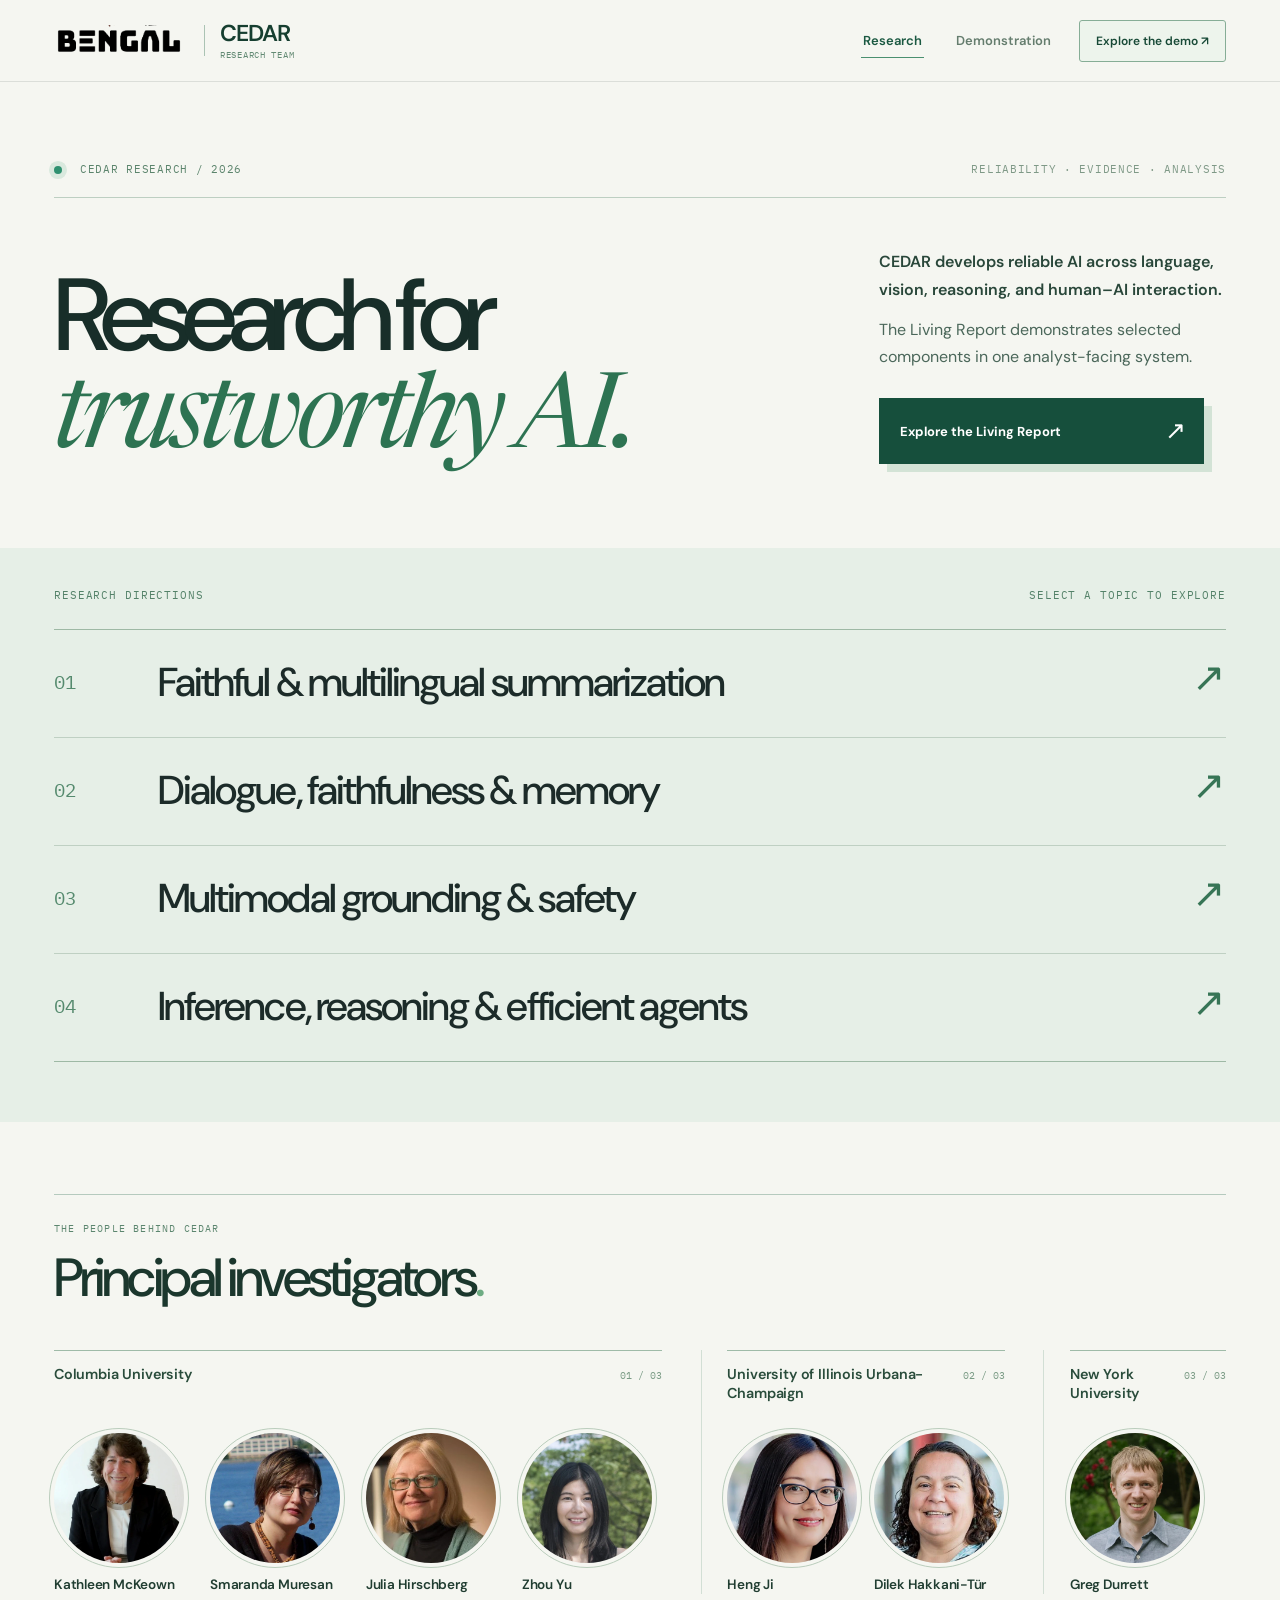
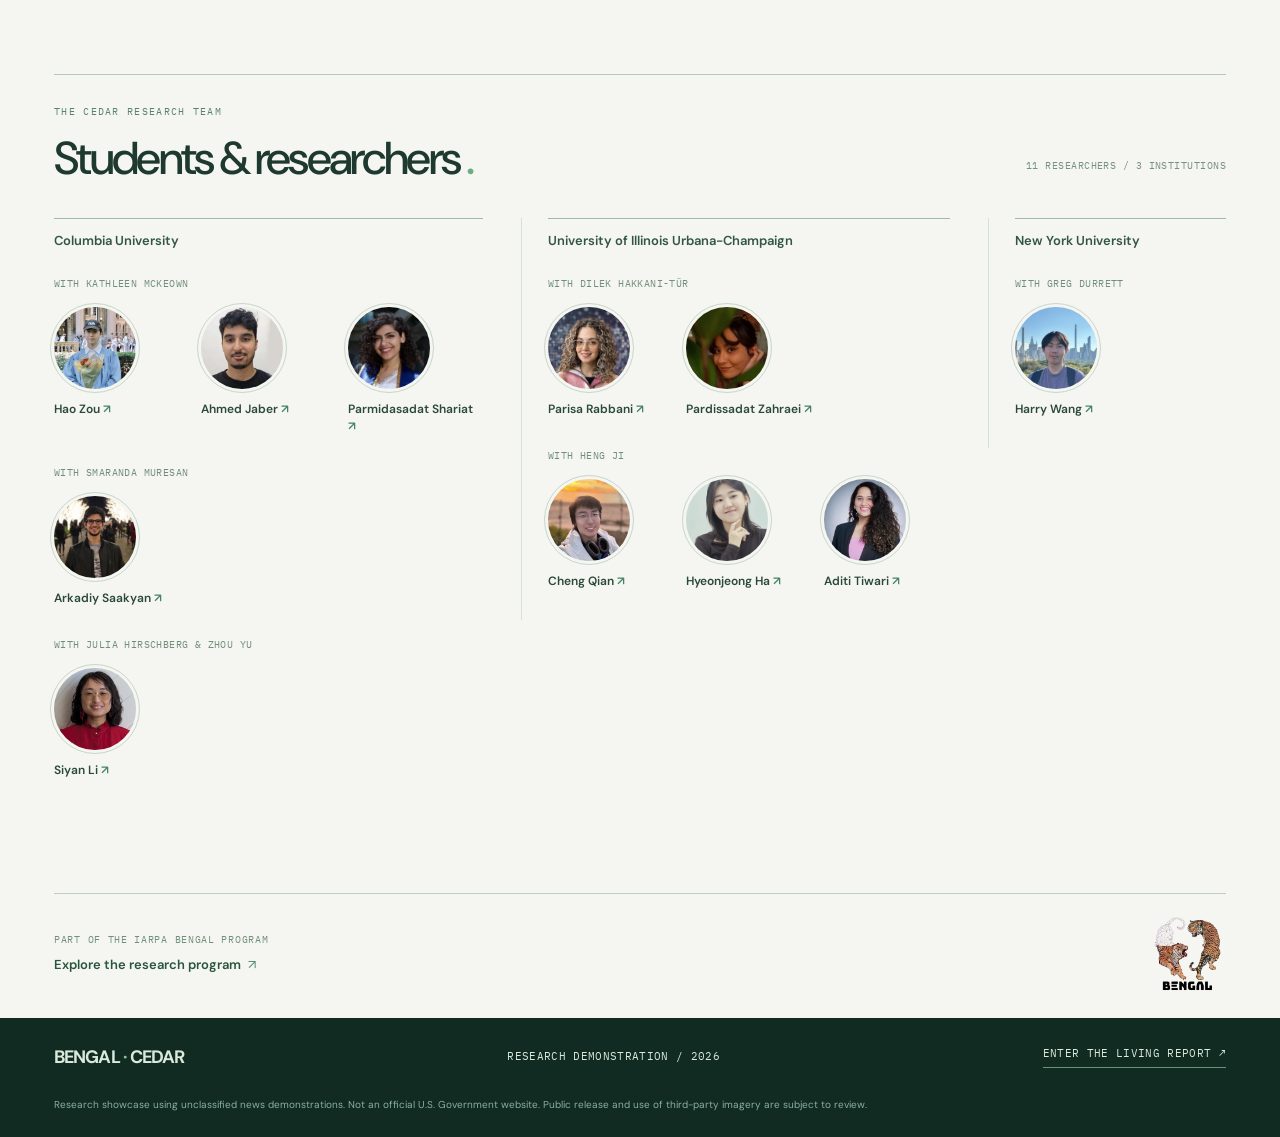
==== commit f309d61e: "Add Parmida's official portrait" ====
--- a/index.html
+++ b/index.html
@@ -126,7 +126,7 @@
                      target="_blank"
                      rel="noopener noreferrer"
                      aria-label="Parmidasadat Shariat profile">
-                    <img src="./assets/people/student-parmida-shariat.svg"
+                    <img src="./assets/people/student-parmida-shariat.jpg"
                          alt="Parmidasadat Shariat"
                          width="560"
                          height="560"
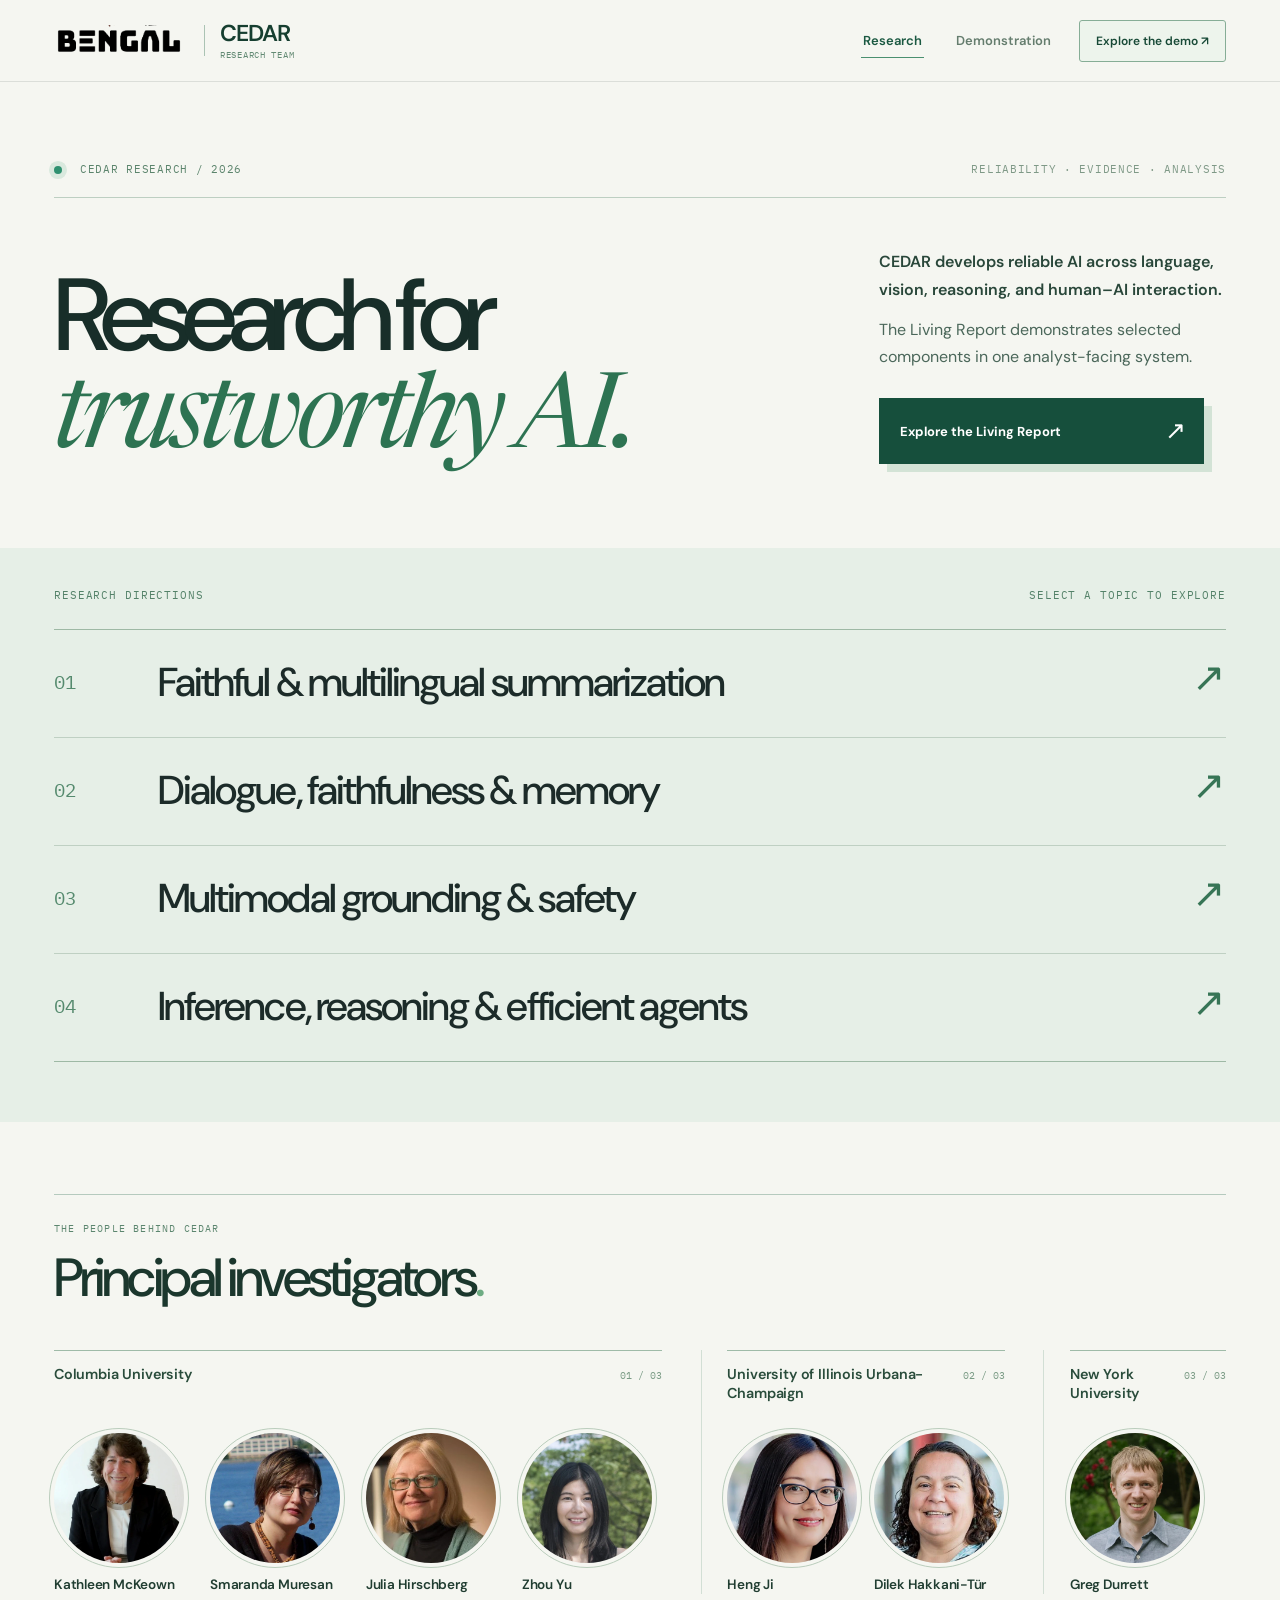
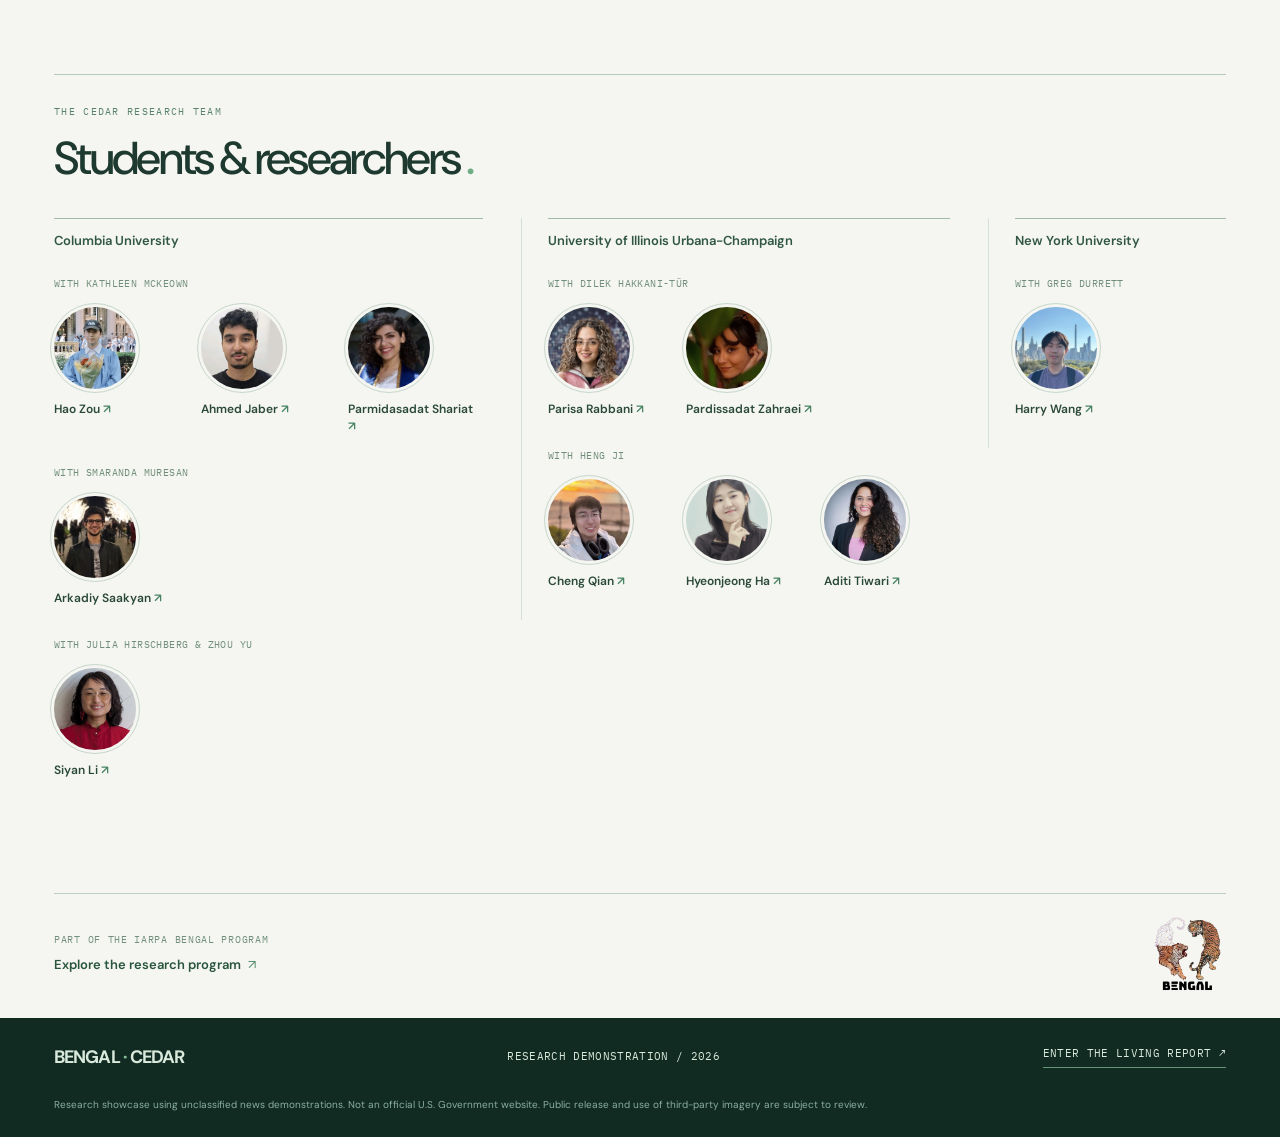
==== commit d641e9a5: "Remove researcher count from team section" ====
--- a/index.html
+++ b/index.html
@@ -60,9 +60,6 @@
           </h2>
         </div>
 
-        <p class="cedar-students-headnote">
-          11 RESEARCHERS / 3 INSTITUTIONS
-        </p>
       </div>
 
       <div class="cedar-student-institutions">
--- a/v2.css
+++ b/v2.css
@@ -818,3 +818,67 @@
     transition: none;
   }
 }
+
+
+/* CEDAR_OVERVIEW_HOVER_POLISH_V32 */
+
+/* Smooth, restrained navigation feedback. */
+
+.demo-page .cedar-overview-link {
+  transition:
+    background-color 180ms ease,
+    color 180ms ease,
+    box-shadow 180ms ease;
+}
+
+.demo-page .cedar-overview-link .overview-number {
+  transition: color 180ms ease;
+}
+
+.demo-page .cedar-overview-link .overview-arrow {
+  transition:
+    transform 180ms cubic-bezier(.22,1,.36,1),
+    color 180ms ease;
+}
+
+/* Subtle emphasis on the active navigation row. */
+
+@media (hover: hover) {
+
+  .demo-page .cedar-overview-link:hover {
+    background-color: rgba(255,255,255,.72);
+    box-shadow: inset 2px 0 0 var(--overview-accent);
+  }
+
+  .demo-page .cedar-overview-link:hover .overview-number {
+    color: var(--overview-accent);
+  }
+
+  .demo-page .cedar-overview-link:hover .overview-arrow {
+    color: var(--overview-accent);
+    transform: translate(3px,-2px);
+  }
+
+}
+
+/* Accessible keyboard focus. */
+
+.demo-page .cedar-overview-link:focus-visible {
+  outline: 2px solid var(--overview-accent);
+  outline-offset: -2px;
+}
+
+/* Respect reduced-motion preferences. */
+
+@media (prefers-reduced-motion: reduce) {
+
+  .demo-page .cedar-overview-link,
+  .demo-page .cedar-overview-link .overview-number,
+  .demo-page .cedar-overview-link .overview-arrow {
+    transition: none;
+  }
+
+}
+
+/* END CEDAR_OVERVIEW_HOVER_POLISH_V32 */
+
